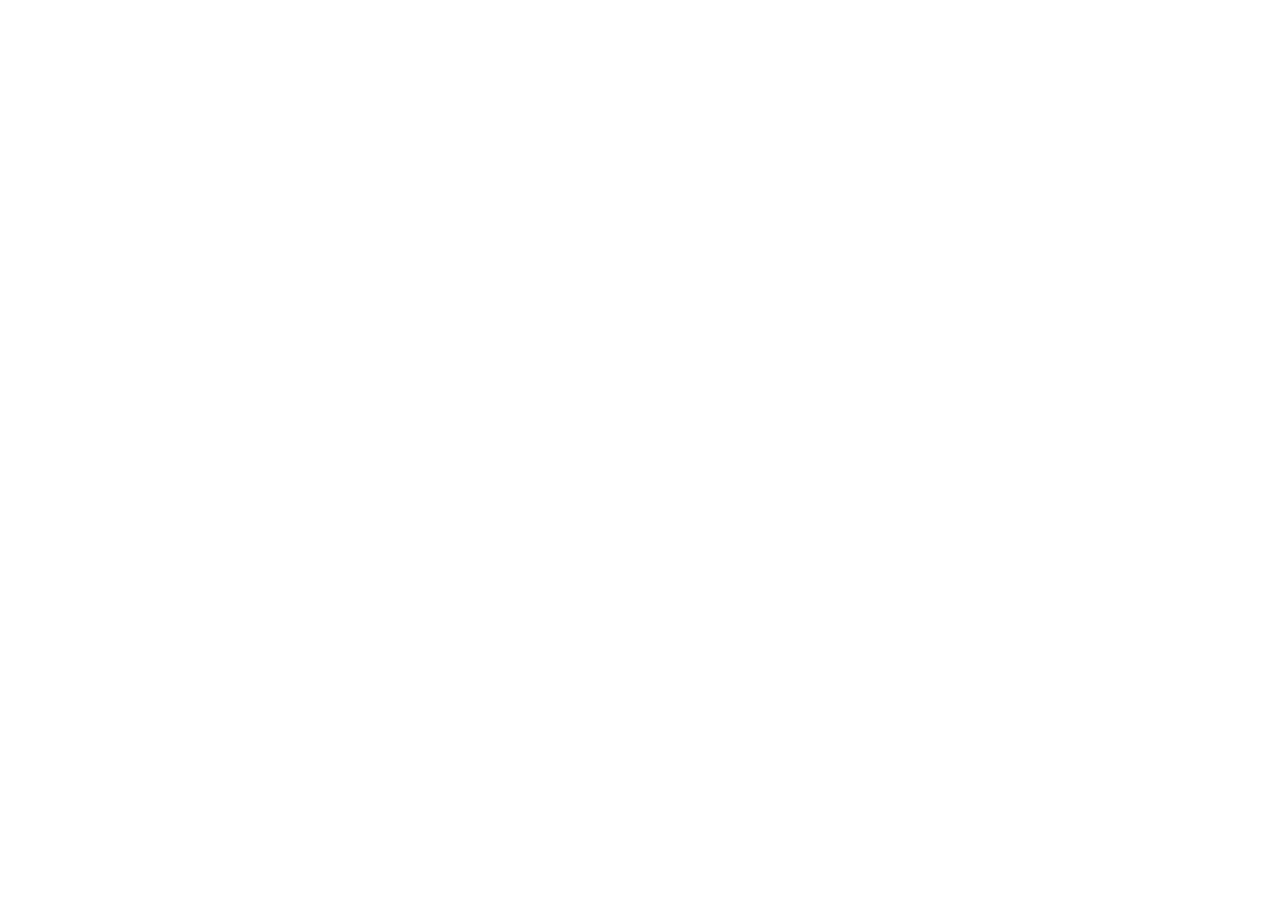
==== career/index.html @ 1ffada09 "Create career psychologist process shell" ====
<!doctype html>
<html lang="ru" data-theme="light" data-text="normal">
<head>
  <meta charset="utf-8">
  <meta name="viewport" content="width=device-width, initial-scale=1, viewport-fit=cover">
  <meta name="theme-color" content="#f4f6fb">
  <meta name="description" content="Виртуальный карьерный психолог — цифровой маршрут от профессиональной растерянности к карте опыта и первому проверяемому шагу.">
  <title>Виртуальный карьерный психолог</title>
  <link rel="stylesheet" href="./styles.css?v=1">
</head>
<body>
  <div id="app"></div>
  <script src="./app.js?v=1"></script>
</body>
</html>
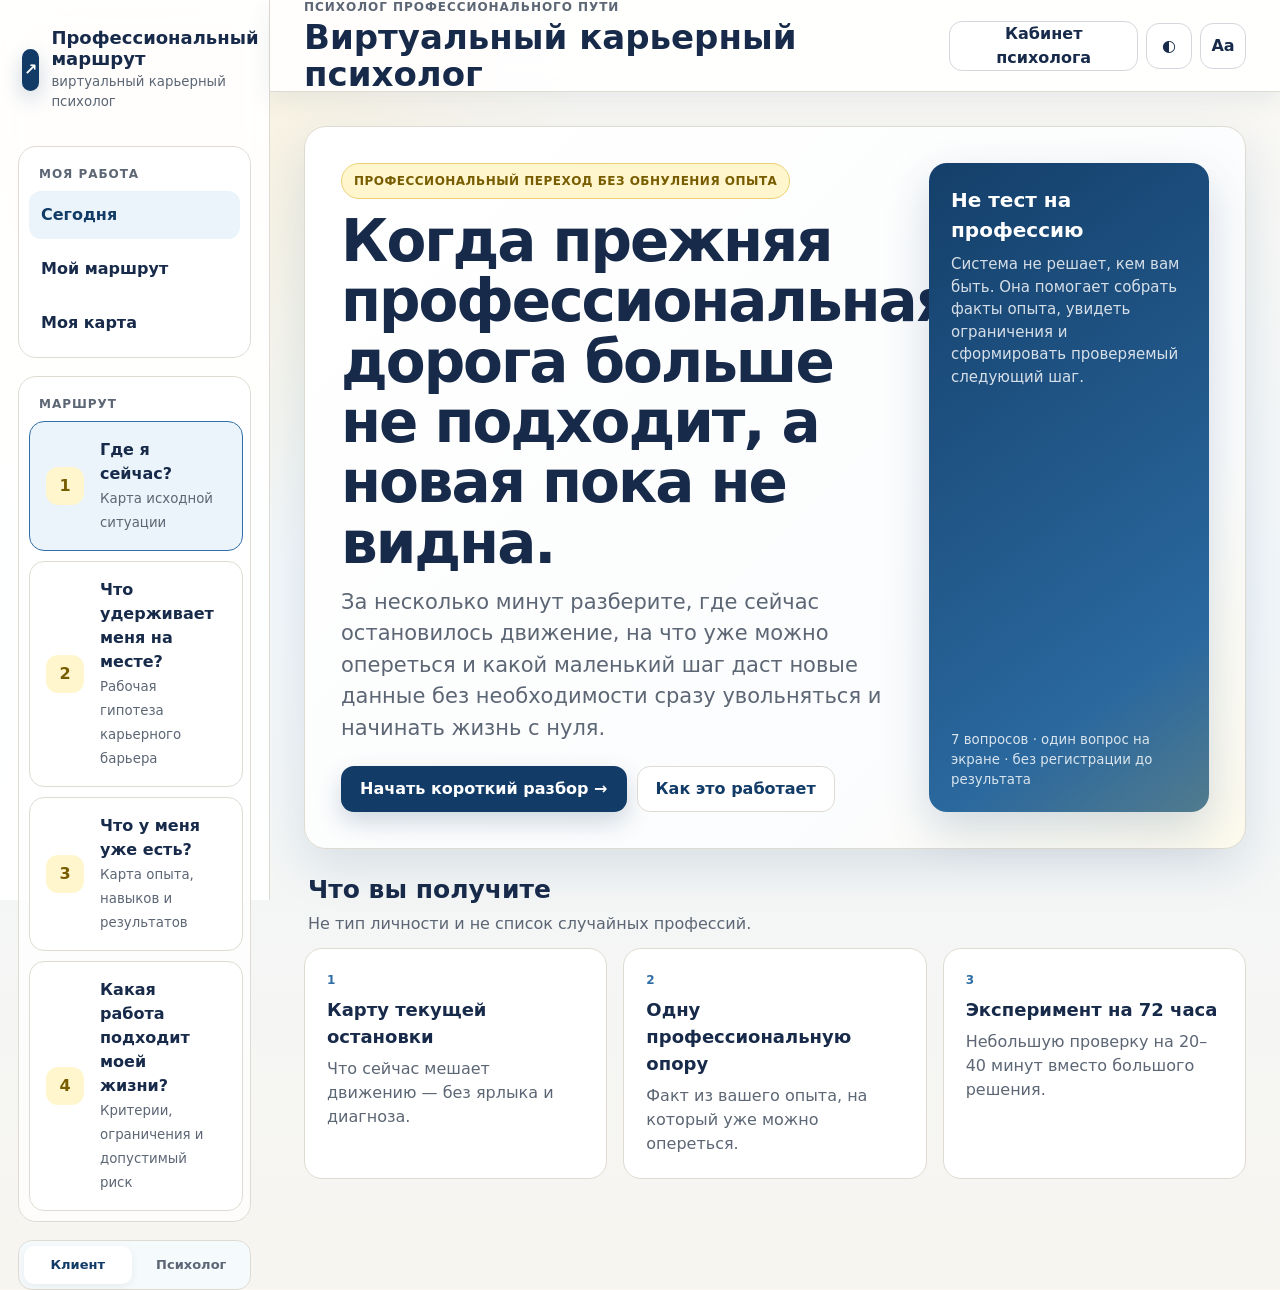
==== commit 429ba5ca: "Apply original Netlify color system to career app" ====
--- a/career/index.html
+++ b/career/index.html
@@ -3,10 +3,11 @@
 <head>
   <meta charset="utf-8">
   <meta name="viewport" content="width=device-width, initial-scale=1, viewport-fit=cover">
-  <meta name="theme-color" content="#f4f6fb">
+  <meta name="theme-color" content="#123B67">
   <meta name="description" content="Виртуальный карьерный психолог — цифровой маршрут от профессиональной растерянности к карте опыта и первому проверяемому шагу.">
-  <title>Виртуальный карьерный психолог</title>
+  <title>Точка опоры — виртуальный карьерный психолог</title>
   <link rel="stylesheet" href="./styles.css?v=1">
+  <link rel="stylesheet" href="./netlify-colors.css?v=1">
 </head>
 <body>
   <div id="app"></div>
--- a/career/styles.css
+++ b/career/styles.css
@@ -0,0 +1 @@
+*{box-sizing:border-box}html,body{margin:0;min-height:100%;font-family:Inter,ui-sans-serif,system-ui,-apple-system,BlinkMacSystemFont,"Segoe UI",sans-serif;background:var(--bg);color:var(--text)}:root{--bg:#f4f6fb;--panel:#fff;--panel2:#f8f9fd;--text:#182334;--muted:#5a687a;--line:#d9e0eb;--line2:#c8d2df;--accent:#5a63d8;--accent2:#7b61e8;--accent-soft:#eef0ff;--success:#2f7660;--success-soft:#eef8f4;--warn:#9c6a25;--warn-soft:#fff7e8;--shadow:0 16px 42px rgba(31,45,78,.09);--radius:22px;--base:16px}html[data-theme="dark"]{--bg:#111827;--panel:#182131;--panel2:#202a3c;--text:#f5f7fb;--muted:#b7c1cf;--line:#324157;--line2:#41516a;--accent:#9298ff;--accent2:#b7a2ff;--accent-soft:#262b52;--success:#83d5b6;--success-soft:#173a31;--warn:#f0bf74;--warn-soft:#3b3020;--shadow:0 18px 48px rgba(0,0,0,.28)}html[data-text="large"]{--base:18px}html[data-text="xlarge"]{--base:20px}body{font-size:var(--base);line-height:1.5}.app{min-height:100vh;display:grid;grid-template-columns:270px minmax(0,1fr)}.sidebar{position:sticky;top:0;height:100vh;padding:24px 18px;border-right:1px solid var(--line);background:var(--panel);display:flex;flex-direction:column;gap:18px}.brand{display:flex;align-items:center;gap:12px;padding:4px 4px 16px}.brand-mark{width:42px;height:42px;border:2px solid var(--accent);border-radius:14px;display:grid;place-items:center;color:var(--accent);font-weight:900}.brand strong{display:block;font-size:18px;line-height:1.15}.brand small{display:block;color:var(--muted);margin-top:3px}.side-block{border:1px solid var(--line);border-radius:18px;padding:10px;background:var(--panel2)}.side-title{font-size:12px;font-weight:800;letter-spacing:.08em;text-transform:uppercase;color:var(--muted);padding:8px 10px}.side-nav{display:grid;gap:6px}.side-nav button{width:100%;min-height:48px;border:0;background:transparent;color:var(--text);border-radius:12px;text-align:left;padding:10px 12px;font:inherit;font-weight:700;cursor:pointer}.side-nav button.active,.side-nav button:hover{background:var(--accent-soft);color:var(--accent)}.sidebar-foot{margin-top:auto;display:grid;gap:10px}.role-switch{display:grid;grid-template-columns:1fr 1fr;gap:6px;padding:5px;border:1px solid var(--line);border-radius:14px;background:var(--panel2)}.role-switch button{border:0;border-radius:10px;padding:9px 8px;background:transparent;color:var(--muted);font:inherit;font-size:13px;font-weight:800;cursor:pointer}.role-switch button.active{background:var(--panel);color:var(--text);box-shadow:0 3px 10px rgba(0,0,0,.06)}.workspace{min-width:0}.topbar{height:92px;border-bottom:1px solid var(--line);background:color-mix(in srgb,var(--panel) 94%,transparent);display:flex;align-items:center;justify-content:space-between;padding:0 34px;position:sticky;top:0;z-index:20;backdrop-filter:blur(12px)}.topbar small{display:block;color:var(--muted);font-weight:800;letter-spacing:.08em;text-transform:uppercase;font-size:12px}.topbar h1{margin:3px 0 0;font-size:clamp(24px,3vw,34px);line-height:1.1}.top-actions{display:flex;align-items:center;gap:8px}.view-btn,.icon-btn,.primary,.secondary,.text-btn{min-height:46px;border-radius:13px;font:inherit;font-weight:800;cursor:pointer}.icon-btn{min-width:46px;border:1px solid var(--line2);background:var(--panel);color:var(--text)}.view-btn{border:1px solid var(--line2);background:var(--panel);padding:0 13px;color:var(--text)}.primary{border:0;color:white;background:linear-gradient(135deg,#4e9fea,#7257e8);padding:0 19px;box-shadow:0 9px 24px rgba(87,95,220,.24)}.secondary{border:1px solid var(--line2);background:var(--panel);color:var(--text);padding:0 18px}.text-btn{border:0;background:transparent;color:var(--accent);padding:0 8px}.main{max-width:1180px;margin:0 auto;padding:34px 34px 110px}.routebar{display:flex;align-items:center;gap:10px;margin-bottom:22px}.routebar .route-actions{display:flex;align-items:center;gap:8px}.routebar .route-progress{margin-left:auto;display:flex;gap:6px;align-items:center}.dot{width:9px;height:9px;border-radius:50%;background:var(--line2)}.dot.done{background:var(--success)}.dot.active{width:28px;border-radius:99px;background:var(--accent)}.panel{background:var(--panel);border:1px solid var(--line);border-radius:var(--radius);box-shadow:var(--shadow)}.hero{padding:36px;display:grid;grid-template-columns:minmax(0,1.55fr) minmax(280px,.75fr);gap:26px;align-items:stretch}.eyebrow{color:var(--accent);font-weight:900;letter-spacing:.09em;text-transform:uppercase;font-size:12px}.hero h2{font-size:clamp(34px,5vw,58px);line-height:1.04;margin:12px 0 14px;letter-spacing:-.035em}.hero p{font-size:clamp(17px,2vw,21px);color:var(--muted);max-width:760px;margin:0 0 22px}.hero-card{border-radius:18px;background:var(--accent-soft);padding:22px;display:flex;flex-direction:column;justify-content:space-between}.hero-card strong{font-size:20px}.hero-card p{font-size:15px;margin:8px 0 16px}.hero-actions{display:flex;gap:10px;flex-wrap:wrap}.section{margin-top:22px}.section-head{display:flex;justify-content:space-between;align-items:end;gap:20px;margin:0 4px 12px}.section-head h3{font-size:25px;margin:0}.section-head p{margin:3px 0 0;color:var(--muted)}.grid2{display:grid;grid-template-columns:repeat(2,minmax(0,1fr));gap:16px}.grid3{display:grid;grid-template-columns:repeat(3,minmax(0,1fr));gap:16px}.card{padding:22px;background:var(--panel);border:1px solid var(--line);border-radius:18px}.card h4{margin:0 0 7px;font-size:18px}.card p{margin:0;color:var(--muted)}.card .meta{font-size:12px;text-transform:uppercase;letter-spacing:.06em;font-weight:900;color:var(--accent);margin-bottom:7px}.attention{border-left:4px solid var(--accent)}.attention.warn{border-left-color:var(--warn)}.attention.success{border-left-color:var(--success)}.attention .card-actions{display:flex;gap:8px;margin-top:15px;flex-wrap:wrap}.question-shell{max-width:820px;margin:0 auto}.question-card{padding:34px}.step-caption{display:flex;justify-content:space-between;gap:10px;color:var(--muted);font-size:13px;font-weight:800}.question-card h2{font-size:clamp(28px,4vw,42px);line-height:1.12;margin:16px 0 8px}.question-card>p{color:var(--muted);font-size:17px;margin:0 0 24px}.options{display:grid;gap:10px}.option{width:100%;min-height:62px;padding:13px 16px;border:1px solid var(--line2);background:var(--panel2);color:var(--text);border-radius:15px;text-align:left;font:inherit;font-weight:700;cursor:pointer;display:flex;gap:12px;align-items:center}.option:hover,.option.selected{border-color:var(--accent);background:var(--accent-soft)}.option-index{width:30px;height:30px;border-radius:9px;border:1px solid var(--line2);display:grid;place-items:center;flex:none;color:var(--muted);font-size:13px}.option.selected .option-index{background:var(--accent);border-color:var(--accent);color:white}.question-footer{display:flex;justify-content:space-between;gap:10px;margin-top:24px}.progressline{height:7px;background:var(--panel2);border-radius:99px;overflow:hidden;margin-bottom:18px}.progressline span{display:block;height:100%;background:linear-gradient(90deg,#58a5e7,#745de5);border-radius:99px}.result-hero{padding:30px}.result-hero h2{font-size:clamp(30px,4vw,46px);margin:8px 0 12px;line-height:1.08}.result-hero p{color:var(--muted);font-size:18px}.result-label{display:inline-flex;padding:7px 10px;border-radius:999px;background:var(--accent-soft);color:var(--accent);font-weight:900;font-size:13px}.result-grid{display:grid;grid-template-columns:1.1fr .9fr;gap:16px;margin-top:16px}.result-block{padding:24px}.result-block h3{margin:0 0 8px;font-size:20px}.result-block p{margin:0;color:var(--muted)}.experiment{background:var(--success-soft);border-color:color-mix(in srgb,var(--success) 30%,var(--line))}.experiment strong{display:block;margin-top:12px;font-size:20px}.route-list{display:grid;gap:10px}.route-step{border:1px solid var(--line);border-radius:15px;background:var(--panel);padding:16px;display:grid;grid-template-columns:42px 1fr auto;gap:12px;align-items:center}.route-step .num{width:38px;height:38px;border-radius:12px;background:var(--panel2);display:grid;place-items:center;font-weight:900;color:var(--muted)}.route-step.active{border-color:var(--accent);background:var(--accent-soft)}.route-step.done .num{background:var(--success-soft);color:var(--success)}.route-step strong{display:block}.route-step small{color:var(--muted)}.form-card{padding:28px}.form-card h2{margin:0 0 8px;font-size:30px}.form-card>p{color:var(--muted);margin:0 0 22px}.field{display:grid;gap:7px;margin-top:16px}.field span{font-weight:800}.field small{color:var(--muted)}input,textarea,select{width:100%;border:1px solid var(--line2);border-radius:13px;background:var(--panel2);color:var(--text);font:inherit;padding:13px 14px;outline:none}textarea{min-height:130px;resize:vertical}input:focus,textarea:focus,select:focus{border-color:var(--accent);box-shadow:0 0 0 3px color-mix(in srgb,var(--accent) 13%,transparent)}.summary-strip{display:grid;grid-template-columns:repeat(4,1fr);gap:12px;margin-bottom:16px}.metric{padding:18px;background:var(--panel);border:1px solid var(--line);border-radius:16px}.metric small{color:var(--muted);font-weight:700}.metric strong{display:block;font-size:28px;margin-top:5px}.client-brief{padding:28px}.brief-top{display:flex;justify-content:space-between;gap:18px}.brief-top h2{margin:0;font-size:32px}.brief-top p{margin:5px 0 0;color:var(--muted)}.brief-grid{display:grid;grid-template-columns:1fr 1fr;gap:14px;margin-top:20px}.brief-box{padding:18px;border-radius:15px;background:var(--panel2);border:1px solid var(--line)}.brief-box strong{display:block;margin-bottom:6px}.brief-box p{margin:0;color:var(--muted)}.empty{text-align:center;padding:42px 24px}.empty h2{margin:0 0 8px}.empty p{color:var(--muted);max-width:560px;margin:0 auto 18px}.mobile-bottom{display:none}.toast{position:fixed;right:22px;bottom:22px;background:var(--text);color:var(--panel);padding:12px 15px;border-radius:12px;font-weight:800;z-index:100;box-shadow:var(--shadow)}.hidden{display:none!important}@media(max-width:980px){.app{grid-template-columns:220px minmax(0,1fr)}.sidebar{padding:18px 12px}.topbar{padding:0 22px}.main{padding:26px 22px 110px}.hero{grid-template-columns:1fr}.grid3{grid-template-columns:1fr 1fr}.summary-strip{grid-template-columns:1fr 1fr}}@media(max-width:760px){body{padding-bottom:78px}.app{display:block}.sidebar{display:none}.topbar{height:76px;padding:0 14px}.topbar h1{font-size:22px}.topbar small{font-size:10px}.top-actions .view-btn{display:none}.main{padding:18px 14px 96px}.routebar{display:none}.hero{padding:22px;border-radius:18px}.hero h2{font-size:34px}.hero p{font-size:17px}.hero-card{padding:17px}.grid2,.grid3,.result-grid,.brief-grid{grid-template-columns:1fr}.question-card{padding:22px 18px}.question-card h2{font-size:30px}.option{min-height:58px}.question-footer{position:sticky;bottom:86px;background:var(--bg);padding:10px 0 2px}.summary-strip{grid-template-columns:1fr 1fr}.mobile-bottom{display:grid;grid-template-columns:repeat(4,1fr);position:fixed;left:0;right:0;bottom:0;z-index:50;background:var(--panel);border-top:1px solid var(--line);padding:7px max(8px,env(safe-area-inset-right)) calc(7px + env(safe-area-inset-bottom)) max(8px,env(safe-area-inset-left));box-shadow:0 -10px 30px rgba(20,30,50,.08)}.mobile-bottom button{border:0;background:transparent;color:var(--muted);min-height:54px;border-radius:11px;font:inherit;font-size:11px;font-weight:800;display:grid;place-items:center;gap:1px}.mobile-bottom button span{font-size:19px;line-height:1}.mobile-bottom button.active{background:var(--accent-soft);color:var(--accent)}.toast{left:14px;right:14px;bottom:88px;text-align:center}}@media(max-width:420px){.summary-strip{grid-template-columns:1fr}.hero h2{font-size:31px}.top-actions{gap:4px}.icon-btn{min-width:42px}.question-card h2{font-size:27px}}
--- a/career/netlify-colors.css
+++ b/career/netlify-colors.css
@@ -0,0 +1 @@
+:root{--bg:#FBF8F2;--panel:#FFFFFF;--panel2:#F5FAFD;--text:#172A4A;--muted:#5C6674;--line:#DFDBD2;--line2:#D3D7DC;--accent:#123B67;--accent2:#2F6EA6;--accent-soft:#EAF4FA;--success:#16855E;--success-soft:#EAF8F2;--warn:#C99600;--warn-soft:#FFF6CE;--shadow:0 18px 50px rgba(18,59,103,.12)}html[data-theme="dark"]{--bg:#0D2034;--panel:#12304D;--panel2:#173B5D;--text:#F7FAFC;--muted:#C3CED8;--line:#294B67;--line2:#385C78;--accent:#F2C94C;--accent2:#79B5E2;--accent-soft:#183D60;--success:#5CC99E;--success-soft:#183F35;--warn:#F2C94C;--warn-soft:#42391D;--shadow:0 18px 50px rgba(0,0,0,.3)}body{background:radial-gradient(circle at 10% 10%,rgba(242,201,76,.14),transparent 28%),linear-gradient(180deg,#FAF8F3 0%,#F2F7FA 46%,#F7F5F0 100%)}html[data-theme="dark"] body{background:radial-gradient(circle at 10% 10%,rgba(242,201,76,.08),transparent 28%),linear-gradient(180deg,#0D2034 0%,#102942 48%,#0B1D2E 100%)}.sidebar{background:rgba(255,255,255,.92);backdrop-filter:blur(14px)}html[data-theme="dark"] .sidebar{background:rgba(18,48,77,.96)}.brand-mark{background:#123B67;color:#fff;border-color:#123B67;box-shadow:0 8px 20px rgba(18,59,103,.22)}html[data-theme="dark"] .brand-mark{background:#F2C94C;color:#123B67;border-color:#F2C94C}.side-block{background:rgba(255,255,255,.72)}html[data-theme="dark"] .side-block{background:rgba(255,255,255,.035)}.side-nav button.active,.side-nav button:hover{background:#EAF4FA;color:#123B67}html[data-theme="dark"] .side-nav button.active,html[data-theme="dark"] .side-nav button:hover{background:#173F62;color:#F2C94C}.role-switch button.active{color:#123B67}html[data-theme="dark"] .role-switch button.active{color:#F2C94C}.topbar{background:rgba(255,255,255,.88);box-shadow:0 8px 24px rgba(18,59,103,.08)}html[data-theme="dark"] .topbar{background:rgba(18,48,77,.9)}.primary{background:#123B67;box-shadow:0 10px 24px rgba(18,59,103,.2)}.primary:hover{background:#0D2D50}.secondary{background:#fff;border-color:#DFDBD2;color:#123B67}.secondary:hover{border-color:#2F6EA6;background:#F5FAFD}.text-btn{color:#2F6EA6}.panel{border-color:#DFDBD2}.hero{background:linear-gradient(135deg,#FFFFFF 0%,#FBFCFD 74%,#FFF8DB 130%)}html[data-theme="dark"] .hero{background:linear-gradient(135deg,#12304D 0%,#163957 74%,#3A3520 145%)}.eyebrow{display:inline-flex;width:max-content;align-items:center;padding:8px 12px;border-radius:999px;background:#FFF6CE;border:1px solid #ECD170;color:#785D00;font-weight:900;letter-spacing:.04em}.hero-card{background:linear-gradient(145deg,#143F6A 0%,#2A689E 78%,#F2C94C 190%);color:#fff;box-shadow:0 18px 46px rgba(18,59,103,.18)}.hero-card p,.hero-card small{color:rgba(255,255,255,.82)!important}.card .meta{color:#2F6EA6}.attention{border-left-color:#2F6EA6}.attention.warn{border-left-color:#C99600}.attention.success{border-left-color:#16855E}.option:hover,.option.selected{border-color:#16855E;background:#EAF8F2}.option.selected .option-index{background:#16855E;border-color:#16855E}.progressline{background:#EAF4FA}.progressline span{background:linear-gradient(90deg,#2F6EA6,#F2C94C)}.result-label{background:#FFF6CE;color:#785D00;border:1px solid #ECD170}.experiment{background:#EAF8F2;border-color:#B9DECf}.route-step.active{border-color:#2F6EA6;background:#EAF4FA}.route-step.done .num{background:#EAF8F2;color:#16855E}.route-step .num{background:#FFF6CE;color:#785D00}.brief-box{background:#F5FAFD}.metric{background:#FFFFFF}.mobile-bottom{background:#FFFFFF}.mobile-bottom button.active{background:#EAF4FA;color:#123B67}.toast{background:#123B67;color:#fff}.sidebar-foot>small{display:none!important}html[data-theme="dark"] .secondary{background:#173B5D;color:#F7FAFC;border-color:#385C78}html[data-theme="dark"] .option:hover,html[data-theme="dark"] .option.selected{background:#183F35;border-color:#5CC99E}html[data-theme="dark"] .route-step.active{background:#173F62;border-color:#79B5E2}html[data-theme="dark"] .brief-box{background:#173B5D}html[data-theme="dark"] .metric{background:#12304D}html[data-theme="dark"] .mobile-bottom{background:#12304D}
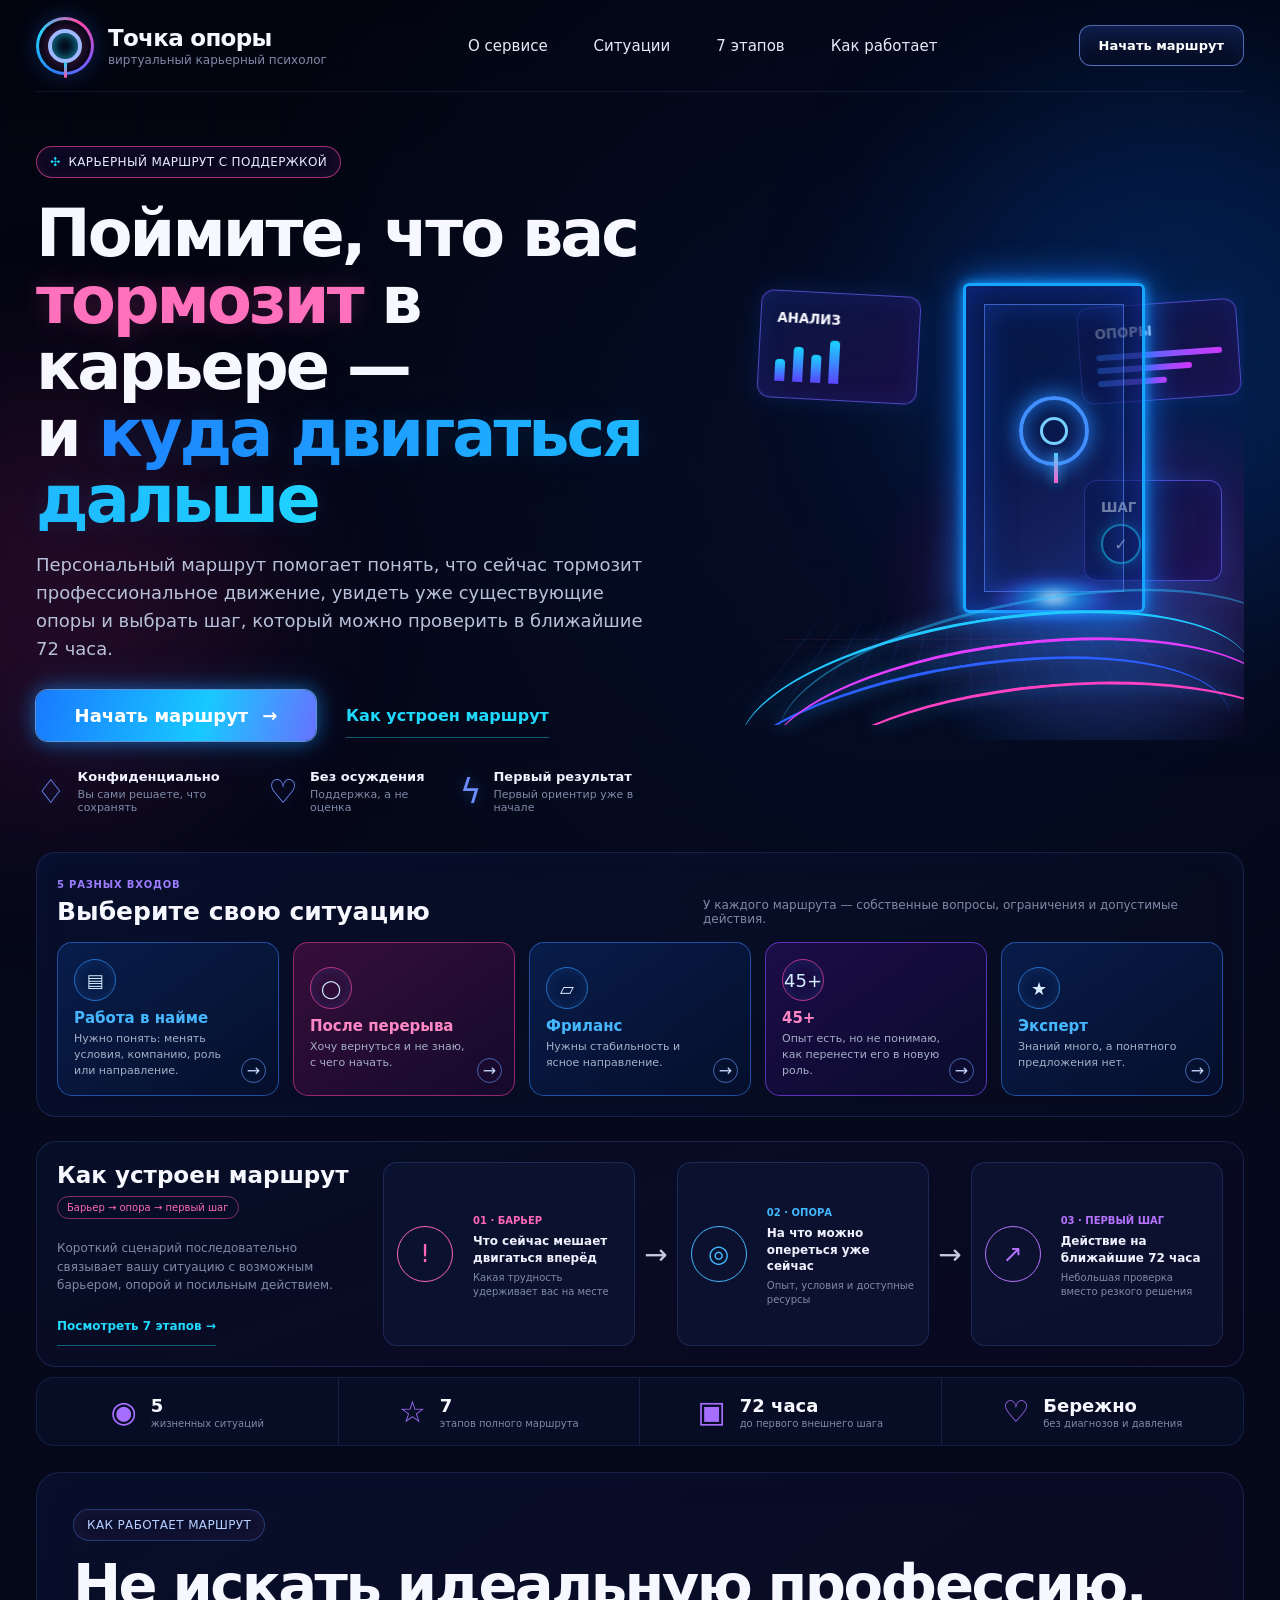
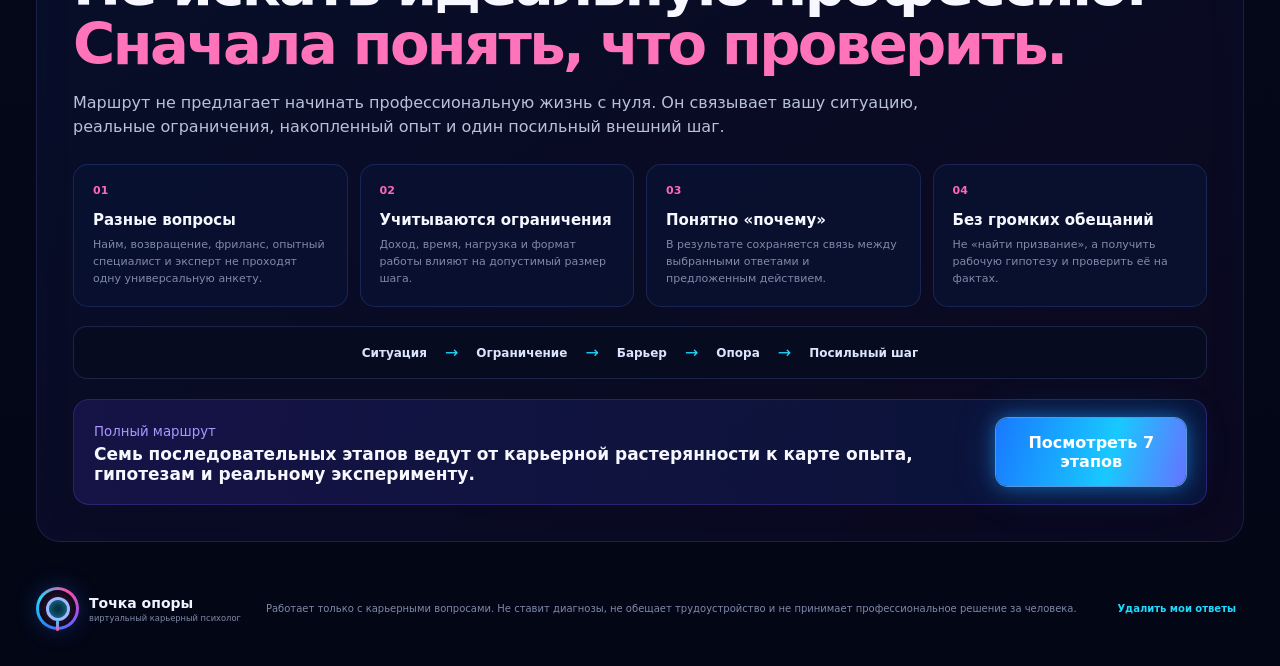
==== commit 46cdccc2: "Restore neon career base and remove technical pilot copy" ====
--- a/career/index.html
+++ b/career/index.html
@@ -1,16 +1,291 @@
 <!doctype html>
-<html lang="ru" data-theme="light" data-text="normal">
+<html lang="ru">
 <head>
-  <meta charset="utf-8">
-  <meta name="viewport" content="width=device-width, initial-scale=1, viewport-fit=cover">
-  <meta name="theme-color" content="#123B67">
-  <meta name="description" content="Виртуальный карьерный психолог — цифровой маршрут от профессиональной растерянности к карте опыта и первому проверяемому шагу.">
+  <meta charset="utf-8" />
+  <meta name="viewport" content="width=device-width, initial-scale=1, viewport-fit=cover" />
+  <meta name="theme-color" content="#030615" />
+  <meta name="description" content="Точка опоры — виртуальный карьерный психолог: персональный маршрут от карьерного тупика к проверяемому следующему шагу." />
   <title>Точка опоры — виртуальный карьерный психолог</title>
-  <link rel="stylesheet" href="./styles.css?v=1">
-  <link rel="stylesheet" href="./netlify-colors.css?v=1">
+  <link rel="icon" href="data:image/svg+xml,%3Csvg%20xmlns%3D%22http%3A//www.w3.org/2000/svg%22%20viewBox%3D%220%200%20512%20512%22%3E%0A%20%20%3Cdefs%3E%0A%20%20%20%20%3ClinearGradient%20id%3D%22g%22%20x1%3D%2270%22%20y1%3D%2255%22%20x2%3D%22440%22%20y2%3D%22450%22%20gradientUnits%3D%22userSpaceOnUse%22%3E%3Cstop%20stop-color%3D%22%2320d9ff%22/%3E%3Cstop%20offset%3D%22.48%22%20stop-color%3D%22%234674ff%22/%3E%3Cstop%20offset%3D%221%22%20stop-color%3D%22%23ff4da8%22/%3E%3C/linearGradient%3E%0A%20%20%20%20%3CradialGradient%20id%3D%22b%22%3E%3Cstop%20stop-color%3D%22%23111a50%22/%3E%3Cstop%20offset%3D%221%22%20stop-color%3D%22%23030615%22/%3E%3C/radialGradient%3E%0A%20%20%3C/defs%3E%0A%20%20%3Crect%20width%3D%22512%22%20height%3D%22512%22%20rx%3D%22120%22%20fill%3D%22url%28%23b%29%22/%3E%0A%20%20%3Ccircle%20cx%3D%22256%22%20cy%3D%22234%22%20r%3D%22142%22%20fill%3D%22none%22%20stroke%3D%22url%28%23g%29%22%20stroke-width%3D%2230%22%20stroke-linecap%3D%22round%22%20stroke-dasharray%3D%22760%20150%22/%3E%0A%20%20%3Ccircle%20cx%3D%22256%22%20cy%3D%22234%22%20r%3D%2272%22%20fill%3D%22none%22%20stroke%3D%22%23b9d8ff%22%20stroke-width%3D%2224%22/%3E%0A%20%20%3Cpath%20d%3D%22M256%20306v108%22%20stroke%3D%22url%28%23g%29%22%20stroke-width%3D%2228%22%20stroke-linecap%3D%22round%22/%3E%0A%3C/svg%3E%0A" type="image/svg+xml" />
+<style>
+:root{
+  --bg:#030615;--bg-2:#070b22;--panel:#080d25;--panel-2:#0b1231;--panel-3:#101741;
+  --ink:#f7f8ff;--text:#b8c1da;--muted:#7f8aa8;--line:rgba(116,139,255,.22);
+  --blue:#2187ff;--cyan:#20d9ff;--pink:#ff4da8;--violet:#8259ff;--green:#47d7ae;--yellow:#ffe461;
+  --glow-blue:0 0 18px rgba(26,150,255,.55),0 0 42px rgba(26,150,255,.25);
+  --glow-pink:0 0 18px rgba(255,77,168,.45),0 0 42px rgba(255,77,168,.2);
+  --font:Inter,ui-sans-serif,system-ui,-apple-system,BlinkMacSystemFont,"Segoe UI",sans-serif
+}
+*{box-sizing:border-box}html{scroll-behavior:smooth}body{margin:0;font-family:var(--font);color:var(--ink);background:radial-gradient(circle at 72% 18%,rgba(20,70,190,.12),transparent 34%),linear-gradient(180deg,#02040f 0%,#05091b 52%,#030615 100%);overflow-x:hidden}button,input{font:inherit}button{cursor:pointer}.shell{width:min(1480px,calc(100% - 72px));margin-inline:auto}.page-grid{position:fixed;inset:0;z-index:-4;opacity:.18;background-image:linear-gradient(rgba(63,91,200,.1) 1px,transparent 1px),linear-gradient(90deg,rgba(63,91,200,.1) 1px,transparent 1px);background-size:70px 70px;mask-image:linear-gradient(to bottom,transparent,#000 24%,transparent 86%)}.ambient{position:fixed;z-index:-3;border-radius:50%;filter:blur(90px);pointer-events:none}.ambient-blue{width:520px;height:520px;right:-170px;top:80px;background:rgba(0,104,255,.2)}.ambient-pink{width:420px;height:420px;left:-160px;bottom:10%;background:rgba(255,36,157,.12)}
+.topbar{height:92px;display:grid;grid-template-columns:auto 1fr auto;align-items:center;gap:48px;border-bottom:1px solid rgba(115,135,210,.12)}.brand{display:flex;align-items:center;gap:14px;color:inherit;text-decoration:none}.brand-copy{display:grid}.brand strong{font-size:23px;letter-spacing:-.03em}.brand small{font-size:12px;color:var(--muted);margin-top:2px}.brand-mark{position:relative;width:58px;height:58px;border-radius:50%;display:grid;place-items:center;border:3px solid transparent;background:linear-gradient(var(--bg),var(--bg)) padding-box,conic-gradient(from 30deg,var(--pink),var(--violet),var(--blue),var(--cyan),var(--pink)) border-box;box-shadow:0 0 22px rgba(43,127,255,.28)}.brand-mark:before{content:"";width:26px;height:26px;border-radius:50%;border:4px solid #9fb9ff;box-shadow:inset 0 0 12px rgba(32,217,255,.7),0 0 15px rgba(255,77,168,.35)}.brand-mark i{position:absolute;width:3px;height:16px;bottom:-6px;background:linear-gradient(var(--cyan),var(--pink));border-radius:9px}.brand-mark-small{width:43px;height:43px}.brand-mark-small:before{width:18px;height:18px;border-width:3px}.brand-mark-small i{height:11px;bottom:-4px}.main-nav{display:flex;align-items:center;justify-content:center;gap:46px}.main-nav a,.main-nav button{border:0;background:none;color:#e7e9f6;text-decoration:none;font-size:15px;padding:12px 0;transition:.2s}.main-nav a:hover,.main-nav button:hover{color:var(--cyan)}.top-actions{display:flex;align-items:center;gap:12px}
+.button{border:0;border-radius:12px;padding:15px 24px;display:inline-flex;align-items:center;justify-content:center;gap:14px;color:#fff;font-weight:850;text-decoration:none;transition:.2s ease}.button-primary{background:linear-gradient(105deg,#1979ff 0%,#18c9ff 60%,#6672ff 100%);box-shadow:0 0 0 1px rgba(126,190,255,.7),var(--glow-blue)}.button-primary:hover{transform:translateY(-2px);filter:brightness(1.08)}.button-primary:disabled{opacity:.35;filter:none;transform:none;cursor:not-allowed;box-shadow:none}.button-outline{background:linear-gradient(180deg,rgba(16,31,75,.84),rgba(5,10,28,.86));border:1px solid rgba(121,158,255,.65);box-shadow:inset 0 0 18px rgba(43,105,255,.08)}.button-small{padding:12px 19px;font-size:13px}.link-button,.text-button,.delete-data,.back-button,.pause-button{border:0;background:transparent;color:var(--cyan);font-weight:800}.link-button{padding:12px 0;border-bottom:1px solid rgba(32,217,255,.4)}
+.hero{min-height:580px;display:grid;grid-template-columns:1.05fr .95fr;align-items:center;gap:48px;padding:54px 0 24px}.hero-copy{position:relative;z-index:2}.eyebrow{display:inline-flex;align-items:center;gap:8px;padding:8px 13px;border:1px solid rgba(255,77,168,.62);border-radius:999px;background:rgba(16,10,45,.62);color:#e8eaff;font-size:12px;text-transform:uppercase;letter-spacing:.03em;box-shadow:inset 0 0 18px rgba(255,77,168,.08)}.eyebrow-spark{color:var(--cyan)}.eyebrow-dark{border-color:rgba(84,132,255,.35);color:#b8cfff;background:rgba(13,18,49,.75)}.hero h1{max-width:790px;font-size:clamp(48px,5.1vw,76px);line-height:1.02;letter-spacing:-.045em;margin:22px 0 18px}.hero h1 em{font-style:normal;color:#ff71bc;text-shadow:0 0 24px rgba(255,77,168,.22)}.hero h1 strong{font-weight:850;background:linear-gradient(90deg,#1f83ff,#20d7ff);-webkit-background-clip:text;background-clip:text;color:transparent;text-shadow:0 0 28px rgba(32,161,255,.13)}.hero-lead{max-width:700px;color:var(--text);font-size:18px;line-height:1.55;margin:0}.hero-actions{display:flex;align-items:center;gap:30px;margin-top:28px}.hero-actions .button{min-width:280px;font-size:18px}.trust-row{display:flex;align-items:center;gap:34px;margin-top:28px}.trust-row>div{display:flex;align-items:center;gap:12px}.trust-icon{font-size:33px;line-height:1;color:#6d8eff;text-shadow:0 0 14px rgba(64,126,255,.45)}.trust-row p{display:grid;margin:0}.trust-row b{font-size:13px;color:#f1f3ff}.trust-row small{font-size:11px;color:var(--muted);margin-top:4px}
+.portal-art{position:relative;min-height:520px;overflow:hidden;isolation:isolate}.portal-art:before{content:"";position:absolute;inset:8% -8% -4% 0;background:radial-gradient(ellipse at 68% 72%,rgba(0,142,255,.35),transparent 34%),radial-gradient(ellipse at 72% 64%,rgba(255,0,176,.23),transparent 42%);filter:blur(3px);z-index:-2}.portal-art:after{content:"";position:absolute;inset:20% 0 0;background:repeating-linear-gradient(90deg,transparent 0 32px,rgba(27,99,255,.1) 33px 35px),repeating-linear-gradient(0deg,transparent 0 26px,rgba(255,47,182,.08) 27px 28px);mask-image:linear-gradient(transparent,#000 35%,transparent 94%);transform:perspective(500px) rotateX(58deg);transform-origin:bottom}.portal-door{position:absolute;right:18%;top:12%;width:182px;height:330px;border:3px solid #16a5ff;border-radius:6px;background:linear-gradient(180deg,rgba(9,21,70,.72),rgba(7,32,91,.46));box-shadow:0 0 12px #129dff,0 0 36px rgba(19,121,255,.9),inset 0 0 36px rgba(26,82,255,.38)}.portal-door:before{content:"";position:absolute;inset:18px;border:1px solid rgba(91,136,255,.65);box-shadow:inset 0 0 34px rgba(35,109,255,.28)}.portal-door:after{content:"";position:absolute;left:50%;bottom:-12px;width:130px;height:48px;transform:translateX(-50%);background:radial-gradient(ellipse,rgba(255,255,255,.98),rgba(25,164,255,.7) 25%,rgba(76,74,255,.3) 55%,transparent 72%);filter:blur(5px)}.portal-logo{position:absolute;left:50%;top:45%;transform:translate(-50%,-50%);width:70px;height:70px;border-radius:50%;border:4px solid #418fff;box-shadow:0 0 25px #2588ff,inset 0 0 20px rgba(37,136,255,.7)}.portal-logo:before{content:"";position:absolute;inset:17px;border:3px solid #77cfff;border-radius:50%}.portal-logo i{position:absolute;left:50%;bottom:-21px;width:4px;height:30px;background:linear-gradient(#4ccfff,#ff61ca);box-shadow:0 0 12px #45b7ff}.light-path{position:absolute;right:0;left:1%;bottom:3%;height:145px;overflow:hidden;filter:drop-shadow(0 0 9px rgba(27,151,255,.8))}.light-path:before,.light-path:after,.light-path i{content:"";position:absolute;width:95%;height:180px;left:7%;top:38px;border-radius:50%;border-top:3px solid #20c9ff;transform:rotate(-9deg)}.light-path:after{border-color:#e33eff;top:62px;left:12%;transform:rotate(-7deg)}.light-path i:nth-child(1){border-color:#2c5fff;top:84px;left:3%}.light-path i:nth-child(2){border-color:#ff42c4;top:104px;left:18%;transform:rotate(-5deg)}.light-path i:nth-child(3){border-color:rgba(45,193,255,.45);top:20px;left:14%;transform:rotate(-11deg)}.portal-card{position:absolute;width:160px;padding:16px;border:1px solid rgba(107,97,255,.68);border-radius:13px;background:linear-gradient(145deg,rgba(11,24,73,.88),rgba(31,12,73,.76));box-shadow:inset 0 0 24px rgba(44,66,200,.19),0 0 22px rgba(37,93,255,.18);backdrop-filter:blur(9px)}.portal-card small{font-weight:800}.portal-card-a{left:12%;top:14%;transform:rotate(3deg)}.portal-card-b{right:1%;top:16%;transform:rotate(-4deg)}.portal-card-c{right:4%;top:50%;width:138px}.mini-chart{height:46px;display:flex;align-items:flex-end;gap:8px;margin-top:9px}.mini-chart i{width:10px;background:linear-gradient(#19d3ff,#5b44ff);border-radius:4px 4px 0 0}.mini-chart i:nth-child(1){height:22px}.mini-chart i:nth-child(2){height:35px}.mini-chart i:nth-child(3){height:28px}.mini-chart i:nth-child(4){height:43px}.mini-lines{display:grid;gap:7px;margin-top:12px}.mini-lines i{height:6px;border-radius:9px;background:linear-gradient(90deg,#2f7dff,#cf38ff)}.mini-lines i:nth-child(2){width:75%}.mini-lines i:nth-child(3){width:55%}.mini-check{display:grid;place-items:center;width:40px;height:40px;border-radius:50%;margin-top:8px;border:2px solid var(--cyan);color:#fff;box-shadow:0 0 15px rgba(32,217,255,.55)}
+.scenario-section{padding:14px 0 10px}.resume-banner{margin-bottom:12px;padding:13px 18px;border:1px solid rgba(31,144,255,.45);border-radius:14px;background:linear-gradient(90deg,rgba(16,46,100,.88),rgba(23,12,62,.84));display:flex;align-items:center;justify-content:space-between;gap:18px;box-shadow:inset 0 0 20px rgba(25,116,255,.09)}.resume-banner[hidden]{display:none}.resume-banner div:first-child{display:grid}.resume-banner small{color:#79a9e7}.resume-banner strong{font-size:13px;margin-top:3px}.resume-banner div:last-child{display:flex;gap:10px;align-items:center}.scenario-panel{border:1px solid rgba(73,94,179,.27);border-radius:20px;padding:20px;background:linear-gradient(145deg,rgba(8,16,45,.92),rgba(7,11,30,.86));box-shadow:inset 0 0 30px rgba(19,46,124,.08)}.scenario-panel-head{display:flex;align-items:end;justify-content:space-between;gap:24px;margin-bottom:16px}.scenario-panel-head h2{font-size:25px;margin:5px 0 0}.panel-kicker{color:#9d7cff;font-size:10px;font-weight:900;text-transform:uppercase;letter-spacing:.08em}.scenario-panel-head p{color:var(--muted);font-size:12px;max-width:520px;margin:0}.scenario-grid{display:grid;grid-template-columns:repeat(5,1fr);gap:14px}.scenario-card{position:relative;min-width:0;min-height:116px;padding:16px 42px 16px 16px;border:1px solid rgba(52,132,255,.52);border-radius:15px;background:linear-gradient(145deg,rgba(9,30,78,.92),rgba(6,16,45,.93));color:var(--ink);text-align:left;transition:.2s;overflow:hidden}.scenario-card:nth-child(even){border-color:rgba(255,69,172,.5);background:linear-gradient(145deg,rgba(68,15,64,.78),rgba(21,10,45,.96))}.scenario-card:nth-child(4){border-color:rgba(133,77,255,.62);background:linear-gradient(145deg,rgba(31,13,76,.9),rgba(10,12,45,.96))}.scenario-card:hover{transform:translateY(-2px);box-shadow:0 0 23px rgba(34,112,255,.16)}.scenario-icon{width:42px;height:42px;border:1px solid rgba(47,156,255,.65);border-radius:50%;display:grid;place-items:center;color:#d4ecff;box-shadow:inset 0 0 15px rgba(46,135,255,.16);font-size:18px}.scenario-card:nth-child(even) .scenario-icon{border-color:rgba(255,74,174,.66)}.scenario-card strong{display:block;color:#46b7ff;font-size:15px;margin:8px 0 4px}.scenario-card:nth-child(even) strong{color:#ff87c5}.scenario-card small{display:block;color:#a5afc7;font-size:11px;line-height:1.45}.scenario-arrow{position:absolute;right:12px;bottom:12px;width:25px;height:25px;border-radius:50%;border:1px solid rgba(105,158,255,.6);display:grid;place-items:center;color:#c8d9ff}
+.route-summary{margin-top:14px;padding:20px;border:1px solid rgba(64,92,180,.27);border-radius:20px;background:linear-gradient(160deg,rgba(7,15,40,.95),rgba(9,8,31,.96));display:grid;grid-template-columns:300px 1fr;gap:26px}.route-summary-intro h2{font-size:23px;margin:0}.route-summary-intro>span{display:inline-block;color:#ff69b5;border:1px solid rgba(255,77,168,.5);border-radius:999px;padding:5px 9px;font-size:10px;margin:8px 0}.route-summary-intro p{color:var(--muted);font-size:12px;line-height:1.55}.cyan-link{font-size:12px}.route-flow{display:flex;align-items:stretch;gap:9px}.flow-card{flex:1;display:grid;grid-template-columns:64px 1fr;gap:12px;align-items:center;padding:13px;border:1px solid rgba(80,100,193,.27);background:rgba(13,20,51,.75);border-radius:14px}.flow-icon{width:56px;height:56px;border-radius:50%;display:grid;place-items:center;font-size:24px;border:1px solid currentColor}.flow-pink{color:#ff65ba}.flow-blue{color:#42b8ff}.flow-violet{color:#b673ff}.flow-card small{font-size:10px;font-weight:900}.flow-card strong{display:block;color:#f0f1ff;font-size:12px;line-height:1.35;margin:5px 0}.flow-card p{color:var(--muted);font-size:10px;margin:0;line-height:1.4}.flow-arrow{align-self:center;font-size:28px;color:#c5cae0}
+.pilot-strip{margin-top:10px;border:1px solid rgba(62,86,169,.24);border-radius:18px;background:rgba(8,14,39,.86);display:grid;grid-template-columns:repeat(4,1fr);overflow:hidden}.pilot-strip article{padding:16px 26px;display:flex;align-items:center;justify-content:center;gap:14px;border-right:1px solid rgba(87,108,176,.22)}.pilot-strip article:last-child{border-right:0}.pilot-strip article>span{color:#a66eff;font-size:30px}.pilot-strip div{display:grid}.pilot-strip b{font-size:18px}.pilot-strip small{font-size:10px;color:var(--muted);margin-top:2px}.case-section{padding:26px 0 20px}.case-shell{border:1px solid rgba(72,96,181,.25);border-radius:24px;background:linear-gradient(145deg,rgba(8,15,43,.97),rgba(11,8,31,.98));padding:36px;box-shadow:inset 0 0 42px rgba(28,47,126,.07)}.case-intro h2{font-size:clamp(36px,4.5vw,60px);line-height:1.02;letter-spacing:-.045em;margin:16px 0}.case-intro h2 em{font-style:normal;color:#ff73ba}.case-intro p{color:var(--text);max-width:880px;line-height:1.55}.case-grid{display:grid;grid-template-columns:repeat(4,1fr);gap:12px;margin-top:24px}.case-grid article{padding:19px;border:1px solid rgba(70,100,197,.26);border-radius:15px;background:rgba(10,18,50,.78)}.case-grid article>b{display:block;color:#ff67b5;font-size:11px;margin-bottom:14px}.case-grid strong{display:block;font-size:15px;margin-bottom:7px}.case-grid p{font-size:11px;color:var(--muted);line-height:1.55;margin:0}.architecture-line{display:flex;align-items:center;justify-content:center;gap:18px;margin-top:19px;padding:16px;border:1px solid rgba(94,113,194,.24);border-radius:14px;background:#060b20;color:#dce4ff}.architecture-line span{font-size:12px;font-weight:800}.architecture-line i{font-style:normal;color:var(--cyan)}.case-cta{margin-top:20px;padding:18px 20px;border:1px solid rgba(107,72,226,.3);border-radius:16px;background:linear-gradient(90deg,rgba(31,24,92,.6),rgba(9,30,75,.55));display:flex;align-items:center;justify-content:space-between;gap:18px}.case-cta small{color:#a998ff}.case-cta h3{font-size:17px;margin:4px 0 0}
+.footer{padding:25px 0 36px;display:grid;grid-template-columns:auto 1fr auto;align-items:center;gap:25px;color:var(--muted);font-size:10px}.footer-brand{display:flex;align-items:center;gap:10px}.footer-brand p{display:grid;margin:0}.footer-brand strong{font-size:14px;color:#f1f3ff}.footer-brand small{margin-top:2px}.delete-data{font-size:10px;padding:8px}
+.app-overlay{position:fixed;inset:0;z-index:70;background:radial-gradient(circle at 76% 14%,rgba(31,74,192,.18),transparent 30%),#030615;display:none;grid-template-rows:auto 4px 1fr auto}.app-overlay.open{display:grid}.app-header{height:78px;border-bottom:1px solid rgba(89,110,193,.2);display:flex;align-items:center;justify-content:space-between;padding:0 34px}.app-brand{display:flex;align-items:center;gap:12px}.app-brand>div{display:grid}.app-brand small{font-size:11px;color:var(--muted);margin-top:2px}.pause-button{padding:12px 18px}.app-progress{background:#070c20}.app-progress span{display:block;height:100%;width:20%;background:linear-gradient(90deg,#1981ff,#16d3ff,#ff4daf);box-shadow:0 0 14px rgba(32,217,255,.5);transition:.25s}.app-body{overflow:auto;padding:42px 28px}.question-shell{width:min(920px,100%);margin:0 auto}.question-shell .step-kicker{font-size:11px;text-transform:uppercase;letter-spacing:.09em;color:#70a8ff;font-weight:900}.question-shell h2{font-size:clamp(38px,5vw,60px);line-height:1.04;letter-spacing:-.045em;margin:12px 0 10px}.question-shell>p{color:var(--text);line-height:1.55}.answers{display:grid;grid-template-columns:1fr 1fr;gap:12px;margin-top:24px}.answer-card{min-height:82px;border:1px solid rgba(74,103,206,.37);border-radius:16px;background:linear-gradient(145deg,rgba(10,18,51,.94),rgba(10,13,36,.94));color:#e7eaff;text-align:left;padding:17px 50px 17px 17px;position:relative;line-height:1.4;transition:.18s}.answer-card:hover{border-color:rgba(34,174,255,.7);transform:translateY(-1px)}.answer-card.selected{border-color:var(--cyan);box-shadow:inset 0 0 23px rgba(32,217,255,.08),0 0 0 1px rgba(32,217,255,.18)}.answer-card:after{content:"";position:absolute;right:17px;top:50%;width:18px;height:18px;border:1px solid rgba(115,140,230,.5);border-radius:50%;transform:translateY(-50%)}.answer-card.selected:after{background:var(--cyan);box-shadow:0 0 13px var(--cyan);border-color:var(--cyan)}.app-controls{height:82px;border-top:1px solid rgba(89,110,193,.2);display:flex;align-items:center;justify-content:space-between;padding:0 34px}.app-controls .button{min-width:190px}.result-shell{width:min(1050px,100%);margin:0 auto}.result-hero{padding:27px;border:1px solid rgba(84,108,216,.34);border-radius:21px;background:linear-gradient(145deg,rgba(11,23,66,.93),rgba(48,13,74,.75));box-shadow:inset 0 0 33px rgba(32,117,255,.09)}.result-hero-top{display:flex;justify-content:space-between;gap:14px;align-items:center}.result-hero-top small{text-transform:uppercase;letter-spacing:.08em;color:#75bfff;font-weight:900}.time-badge{padding:7px 10px;border-radius:999px;border:1px solid rgba(255,73,173,.52);color:#ff7ec4;background:rgba(87,9,70,.26);font-size:10px}.result-hero h2{font-size:clamp(38px,5vw,62px);line-height:1.02;letter-spacing:-.045em;margin:15px 0 12px}.result-hero p{color:var(--text);line-height:1.55}.next-action{margin-top:12px;padding:20px;border:1px solid rgba(49,164,255,.47);border-radius:18px;background:linear-gradient(95deg,rgba(11,40,93,.9),rgba(42,12,67,.77))}.next-action small{color:#45c8ff;font-weight:900}.next-action strong{display:block;font-size:18px;margin:7px 0}.next-action p{margin:0;color:var(--text);font-size:12px}.result-columns{display:grid;grid-template-columns:1fr 1fr;gap:12px;margin-top:12px}.result-card,.logic-trace{padding:18px;border:1px solid rgba(81,104,201,.27);border-radius:15px;background:rgba(10,17,48,.91)}.result-card small,.logic-trace small{font-size:10px;text-transform:uppercase;letter-spacing:.07em;color:#a392ff;font-weight:900}.result-card strong,.logic-trace strong{display:block;font-size:14px;margin:7px 0}.result-card p,.logic-trace p{margin:0;color:var(--muted);font-size:11px;line-height:1.55}.logic-trace{grid-column:1/-1;border-color:rgba(255,72,170,.31)}.result-actions{display:flex;gap:12px;margin-top:16px}.button-ghost{border:1px solid rgba(102,127,221,.48);background:#0b1435}.result-links{display:flex;gap:18px;margin-top:15px}.result-links button{border:0;background:none;color:#64bfff;font-size:11px;padding:0}.result-disclaimer{color:#69748f;font-size:10px;line-height:1.5;margin:17px 0 0}
+.modal{position:fixed;inset:0;z-index:90;display:none;align-items:center;justify-content:center;padding:18px}.modal.open{display:flex}.modal-backdrop{position:absolute;inset:0;background:rgba(1,3,12,.82);backdrop-filter:blur(10px)}.modal-dialog{position:relative;z-index:2;width:min(950px,100%);max-height:calc(100vh - 36px);overflow:auto;padding:30px;border:1px solid rgba(83,112,230,.4);border-radius:24px;background:linear-gradient(145deg,#080e29,#140b30);box-shadow:0 35px 110px rgba(0,0,0,.6)}.modal-dialog>h2{font-size:clamp(34px,5vw,55px);line-height:1.05;letter-spacing:-.045em;margin:18px 50px 14px 0}.modal-dialog>p{color:var(--text);line-height:1.55}.modal-close{position:absolute;right:16px;top:15px;width:40px;height:40px;border:1px solid rgba(104,124,205,.4);border-radius:50%;background:#0d163a;color:#c6d1f6;font-size:24px}.session-groups{display:grid;grid-template-columns:repeat(3,1fr);gap:12px;margin-top:20px}.session-groups section{padding:18px;border:1px solid rgba(91,112,203,.29);border-radius:16px;background:rgba(10,18,50,.86)}.session-groups section>span{color:var(--cyan);font-size:10px;font-weight:900;text-transform:uppercase;letter-spacing:.08em}.session-groups ol{list-style:none;padding:0;margin:14px 0;display:grid;gap:10px}.session-groups li{display:flex;gap:8px;font-size:13px;line-height:1.4}.session-groups li b{color:#ff7fc5}.session-groups small{display:block;color:var(--muted);font-size:10px;line-height:1.45;border-top:1px solid rgba(89,109,183,.26);padding-top:10px}.modal-actions{display:flex;justify-content:flex-end;margin-top:18px}.toast{position:fixed;z-index:110;left:50%;bottom:24px;transform:translate(-50%,18px);opacity:0;padding:12px 18px;border:1px solid rgba(69,154,255,.5);border-radius:999px;background:#0b1535;color:#fff;font-size:12px;font-weight:850;box-shadow:var(--glow-blue);transition:.22s;pointer-events:none}.toast.show{opacity:1;transform:translate(-50%,0)}
+@media(max-width:1100px){.shell{width:min(100% - 36px,1180px)}.main-nav{gap:25px}.hero{grid-template-columns:1fr .88fr}.scenario-grid{grid-template-columns:repeat(3,1fr)}.scenario-card:nth-child(4),.scenario-card:nth-child(5){grid-column:span 1}.route-summary{grid-template-columns:1fr}.case-grid{grid-template-columns:1fr 1fr}.session-groups{grid-template-columns:1fr}}
+@media(max-width:760px){.main-nav{display:none}.topbar{grid-template-columns:1fr auto;gap:14px}.hero{grid-template-columns:1fr}.portal-art{min-height:390px}.scenario-grid{grid-template-columns:1fr 1fr}.route-flow{display:grid}.flow-arrow{display:none}.pilot-strip{grid-template-columns:1fr 1fr}.pilot-strip article:nth-child(2){border-right:0}.case-cta{align-items:flex-start;flex-direction:column}.footer{grid-template-columns:1fr}.footer>p{grid-column:auto;grid-row:auto}.app-body{padding:30px 16px}.answers{grid-template-columns:1fr}.result-columns{grid-template-columns:1fr}.logic-trace{grid-column:auto}.result-actions{display:grid}.modal{padding:8px}.modal-dialog{padding:22px 16px}.modal-dialog>h2{font-size:35px}.modal-actions .button{width:100%}}
+@media(max-width:600px){.shell{width:min(100% - 24px,1180px)}.topbar{height:68px}.brand-copy small{display:none}.top-actions .button{padding:10px 13px;font-size:11px}.hero{min-height:0;padding:34px 0 10px}.hero h1{font-size:43px}.hero-lead{font-size:16px}.hero-actions{display:grid;gap:12px}.hero-actions .button{min-width:0;width:100%}.hero-actions .link-button{justify-self:center}.trust-row{display:grid;grid-template-columns:1fr 1fr;gap:18px}.trust-row>div:last-child{grid-column:1/-1}.portal-art{min-height:315px;margin-top:-10px}.portal-door{right:28%;top:9%;width:125px;height:225px}.portal-card{width:118px;padding:10px}.portal-card-a{left:0;top:11%}.portal-card-b{right:0;top:13%}.portal-card-c{right:2%;top:57%;width:103px}.scenario-panel{padding:15px 12px}.scenario-panel-head{display:block}.scenario-panel-head p{margin-top:8px}.scenario-grid{grid-template-columns:1fr}.scenario-card{min-height:110px}.route-summary{padding:15px}.flow-card{grid-template-columns:54px 1fr;padding:14px}.flow-icon{width:48px;height:48px}.pilot-strip{grid-template-columns:1fr}.pilot-strip article{border-right:0;border-bottom:1px solid rgba(87,108,176,.22)}.pilot-strip article:last-child{border-bottom:0}.case-shell{padding:23px 17px}.case-grid{grid-template-columns:1fr}.case-cta{align-items:flex-start;flex-direction:column}.footer{grid-template-columns:1fr}.footer>p{grid-column:auto;grid-row:auto}.app-body{padding:24px 13px}.question-shell h2{font-size:34px}.answers{grid-template-columns:1fr;gap:9px}.answer-card{min-height:64px;padding:14px 45px 14px 14px;font-size:13px}.app-controls{padding-left:12px;padding-right:12px}.app-controls .button{min-width:145px}.result-columns{grid-template-columns:1fr}.logic-trace{grid-column:auto}.result-actions{display:grid}.modal{padding:8px}.modal-dialog{padding:22px 16px}.modal-dialog>h2{font-size:35px}.modal-actions .button{width:100%}}
+@media print{body{background:#fff;color:#111}.topbar,.hero,.scenario-section,.route-summary,.pilot-strip,.case-section,.footer,.app-header,.app-progress,.app-controls,.result-actions,.result-links,.modal,.toast{display:none!important}.app-overlay{display:block!important;position:static;background:#fff}.app-body{padding:0;overflow:visible}.result-shell{max-width:none}.result-hero,.next-action,.result-card,.logic-trace{color:#111;background:#fff;border:1px solid #ddd;box-shadow:none;print-color-adjust:exact;-webkit-print-color-adjust:exact}.result-hero p,.next-action p,.result-card p,.logic-trace p{color:#333}}
+</style>
 </head>
 <body>
-  <div id="app"></div>
-  <script src="./app.js?v=1"></script>
+  <div class="page-grid" aria-hidden="true"></div>
+  <div class="ambient ambient-blue" aria-hidden="true"></div>
+  <div class="ambient ambient-pink" aria-hidden="true"></div>
+
+  <header class="topbar shell">
+    <a class="brand" href="#top" aria-label="Точка опоры — к началу страницы">
+      <span class="brand-mark" aria-hidden="true"><i></i></span>
+      <span class="brand-copy"><strong>Точка опоры</strong><small>виртуальный карьерный психолог</small></span>
+    </a>
+    <nav class="main-nav" aria-label="Основная навигация">
+      <a href="#about">О сервисе</a>
+      <a href="#scenarios">Ситуации</a>
+      <button id="openRouteTop">7 этапов</button>
+      <a href="#logic">Как работает</a>
+    </nav>
+    <div class="top-actions">
+      <button class="button button-outline button-small" id="chooseScenarioTop">Начать маршрут</button>
+    </div>
+  </header>
+
+  <main id="top">
+    <section class="hero shell" id="about">
+      <div class="hero-copy">
+        <div class="eyebrow"><span class="eyebrow-spark">✣</span> Карьерный маршрут с поддержкой</div>
+        <h1>Поймите, что вас <em>тормозит</em> в карьере —<br>и <strong>куда двигаться дальше</strong></h1>
+        <p class="hero-lead">Персональный маршрут помогает понять, что сейчас тормозит профессиональное движение, увидеть уже существующие опоры и выбрать шаг, который можно проверить в ближайшие 72 часа.</p>
+        <div class="hero-actions">
+          <button class="button button-primary" id="chooseScenarioHero">Начать маршрут <span aria-hidden="true">→</span></button>
+          <button class="link-button" id="openRouteHero">Как устроен маршрут</button>
+        </div>
+        <div class="trust-row" aria-label="Особенности маршрута">
+          <div><span class="trust-icon">♢</span><p><b>Конфиденциально</b><small>Вы сами решаете, что сохранять</small></p></div>
+          <div><span class="trust-icon">♡</span><p><b>Без осуждения</b><small>Поддержка, а не оценка</small></p></div>
+          <div><span class="trust-icon">ϟ</span><p><b>Первый результат</b><small>Первый ориентир уже в начале</small></p></div>
+        </div>
+      </div>
+
+      <div class="portal-art" aria-label="Визуальная метафора карьерного маршрута">
+        <div class="portal-card portal-card-a"><small>АНАЛИЗ</small><span class="mini-chart"><i></i><i></i><i></i><i></i></span></div>
+        <div class="portal-card portal-card-b"><small>ОПОРЫ</small><span class="mini-lines"><i></i><i></i><i></i></span></div>
+        <div class="portal-card portal-card-c"><small>ШАГ</small><span class="mini-check">✓</span></div>
+        <div class="portal-door"><span class="portal-logo"><i></i></span></div>
+        <div class="light-path"><i></i><i></i><i></i></div>
+      </div>
+    </section>
+
+    <section class="scenario-section shell" id="scenarios">
+      <div id="resumeBanner" class="resume-banner" hidden>
+        <div><small>Можно продолжить с места остановки</small><strong id="resumeText">Вы остановились на шаге 1 из 5.</strong></div>
+        <div><button class="button button-primary button-small" id="resumeBtn">Продолжить</button><button class="text-button" id="discardBtn">Начать заново</button></div>
+      </div>
+
+      <div class="scenario-panel">
+        <div class="scenario-panel-head">
+          <div><span class="panel-kicker">5 разных входов</span><h2>Выберите свою ситуацию</h2></div>
+          <p>У каждого маршрута — собственные вопросы, ограничения и допустимые действия.</p>
+        </div>
+        <div class="scenario-grid" id="scenarioGrid" aria-label="Выбор карьерной ситуации"></div>
+      </div>
+    </section>
+
+    <section class="route-summary shell" id="routeSummary">
+      <div class="route-summary-intro">
+        <h2>Как устроен маршрут</h2>
+        <span>Барьер → опора → первый шаг</span>
+        <p>Короткий сценарий последовательно связывает вашу ситуацию с возможным барьером, опорой и посильным действием.</p>
+        <button class="link-button cyan-link" id="openRouteSummary">Посмотреть 7 этапов <span>→</span></button>
+      </div>
+      <div class="route-flow" aria-label="Барьер, опора и первый шаг">
+        <article class="flow-card flow-pink"><span class="flow-icon">!</span><div><small>01 · БАРЬЕР</small><strong>Что сейчас мешает двигаться вперёд</strong><p>Какая трудность удерживает вас на месте</p></div></article>
+        <span class="flow-arrow">→</span>
+        <article class="flow-card flow-blue"><span class="flow-icon">◎</span><div><small>02 · ОПОРА</small><strong>На что можно опереться уже сейчас</strong><p>Опыт, условия и доступные ресурсы</p></div></article>
+        <span class="flow-arrow">→</span>
+        <article class="flow-card flow-violet"><span class="flow-icon">↗</span><div><small>03 · ПЕРВЫЙ ШАГ</small><strong>Действие на ближайшие 72 часа</strong><p>Небольшая проверка вместо резкого решения</p></div></article>
+      </div>
+    </section>
+
+    <section class="pilot-strip shell" aria-label="Характеристики маршрута">
+      <article><span>◉</span><div><b>5</b><small>жизненных ситуаций</small></div></article>
+      <article><span>☆</span><div><b>7</b><small>этапов полного маршрута</small></div></article>
+      <article><span>▣</span><div><b>72 часа</b><small>до первого внешнего шага</small></div></article>
+      <article><span>♡</span><div><b>Бережно</b><small>без диагнозов и давления</small></div></article>
+    </section>
+
+    <section class="case-section shell" id="logic">
+      <div class="case-shell">
+        <div class="case-intro">
+          <div class="eyebrow eyebrow-dark">Как работает маршрут</div>
+          <h2>Не искать идеальную профессию.<br><em>Сначала понять, что проверить.</em></h2>
+          <p>Маршрут не предлагает начинать профессиональную жизнь с нуля. Он связывает вашу ситуацию, реальные ограничения, накопленный опыт и один посильный внешний шаг.</p>
+        </div>
+        <div class="case-grid">
+          <article><b>01</b><strong>Разные вопросы</strong><p>Найм, возвращение, фриланс, опытный специалист и эксперт не проходят одну универсальную анкету.</p></article>
+          <article><b>02</b><strong>Учитываются ограничения</strong><p>Доход, время, нагрузка и формат работы влияют на допустимый размер шага.</p></article>
+          <article><b>03</b><strong>Понятно «почему»</strong><p>В результате сохраняется связь между выбранными ответами и предложенным действием.</p></article>
+          <article><b>04</b><strong>Без громких обещаний</strong><p>Не «найти призвание», а получить рабочую гипотезу и проверить её на фактах.</p></article>
+        </div>
+        <div class="architecture-line" aria-label="Логика результата">
+          <span>Ситуация</span><i>→</i><span>Ограничение</span><i>→</i><span>Барьер</span><i>→</i><span>Опора</span><i>→</i><span>Посильный шаг</span>
+        </div>
+        <div class="case-cta">
+          <div><small>Полный маршрут</small><h3>Семь последовательных этапов ведут от карьерной растерянности к карте опыта, гипотезам и реальному эксперименту.</h3></div>
+          <button class="button button-primary" id="openRouteCase">Посмотреть 7 этапов</button>
+        </div>
+      </div>
+    </section>
+  </main>
+
+  <footer class="footer shell">
+    <div class="footer-brand"><span class="brand-mark brand-mark-small" aria-hidden="true"><i></i></span><p><strong>Точка опоры</strong><small>виртуальный карьерный психолог</small></p></div>
+    <p>Работает только с карьерными вопросами. Не ставит диагнозы, не обещает трудоустройство и не принимает профессиональное решение за человека.</p>
+    <button class="delete-data" id="deleteData">Удалить мои ответы</button>
+  </footer>
+
+  <section class="app-overlay" id="appOverlay" aria-hidden="true">
+    <header class="app-header">
+      <div class="app-brand"><span class="brand-mark brand-mark-small"><i></i></span><div><strong id="appScenarioTitle">Точка опоры</strong><small id="appStepLabel">Шаг 1 из 5</small></div></div>
+      <button class="pause-button" id="pauseBtn">Пауза</button>
+    </header>
+    <div class="app-progress"><span id="appProgressFill"></span></div>
+    <main class="app-body" id="appBody" aria-live="polite"></main>
+    <footer class="app-controls" id="appControls">
+      <button class="back-button" id="backBtn">Назад</button>
+      <button class="button button-primary" id="nextBtn" disabled>Продолжить</button>
+    </footer>
+  </section>
+
+  <div class="modal" id="routeModal" aria-hidden="true">
+    <div class="modal-backdrop" data-close-modal></div>
+    <div class="modal-dialog" role="dialog" aria-modal="true" aria-labelledby="routeModalTitle">
+      <button class="modal-close" data-close-modal aria-label="Закрыть">×</button>
+      <div class="eyebrow eyebrow-dark">Полный маршрут · 7 этапов</div>
+      <h2 id="routeModalTitle">Как устроен полный карьерный маршрут</h2>
+      <p>Каждый этап заканчивается понятным результатом: фактами, критериями, гипотезой или действием, которое можно проверить во внешнем мире.</p>
+      <div class="session-groups">
+        <section><span>Разобраться</span><ol><li><b>1.</b> Карта текущей ситуации</li><li><b>2.</b> Ограничения и цена ошибки</li></ol><small>Результат: понятная точка старта</small></section>
+        <section><span>Сравнить</span><ol><li><b>3.</b> Банк подтверждённого опыта</li><li><b>4.</b> Повторяющаяся функция</li><li><b>5.</b> Две-три рабочие гипотезы</li></ol><small>Результат: таблица вариантов, а не «предназначение»</small></section>
+        <section><span>Проверить</span><ol><li><b>6.</b> Уменьшитель шага</li><li><b>7.</b> Эксперимент и критерий решения</li></ol><small>Результат: действие на рынке и новые данные</small></section>
+      </div>
+      <div class="modal-actions"><button class="button button-primary" id="routeModalCta">Выбрать свою ситуацию</button></div>
+    </div>
+  </div>
+
+  <div class="toast" id="toast" role="status">Готово</div>
+  <script>
+const $=(s,r=document)=>r.querySelector(s);const $$=(s,r=document)=>[...r.querySelectorAll(s)];
+const STORAGE='vcp_audit_v3_state';const EVENTS='vcp_audit_v3_events';
+const params=new URLSearchParams(location.search);
+const mode='pilot';
+
+const scenarios={
+ hire:{title:'Работаю в найме, но застрял(а)',label:'Работа в найме',icon:'▤',tint:'#edf6fb',text:'Нужно понять: менять условия, компанию, роль или направление.',description:'Отделим проблему профессии от проблемы работодателя и не предложим увольнение, если важна устойчивость.'},
+ return:{title:'Возвращаюсь после перерыва',label:'После перерыва',icon:'◯',tint:'#f9e7ef',text:'Хочу вернуться и не знаю, с чего начать.',description:'Соберём опыт до и во время перерыва, учтём график и доступную поддержку.'},
+ freelance:{title:'Фриланс есть, устойчивости нет',label:'Фриланс',icon:'▱',tint:'#edf6fb',text:'Нужны стабильность и ясное направление.',description:'Проверим повторяемый результат, границы, цену, загрузку и способ находить клиентов.'},
+ plus45:{title:'Хочу новую роль без обнуления',label:'45+',icon:'45+',tint:'#f2eafa',text:'Опыт есть, но не понимаю, как перенести его в новую роль.',description:'Увидим карьерный капитал и проверим переход без решения «начать всё с нуля».'},
+ expert:{title:'Хочу больше влияния и дохода',label:'Эксперт',icon:'★',tint:'#f9e7ef',text:'Знаний много, а понятного предложения нет.',description:'Соберём повторяющийся запрос, доказательства опыта и один формат для проверки.'}
+};
+
+const schemas={
+ hire:[
+  {k:'goal',q:'Что в работе вы хотите изменить в первую очередь?',h:'Выберите один главный конфликт, а не всё сразу.',o:[['content','Содержание задач'],['money','Доход'],['load','Нагрузка и темп'],['growth','Рост и влияние']]},
+  {k:'protect',q:'Что сейчас нельзя потерять?',h:'Это задаёт границы безопасного эксперимента.',o:[['income','Стабильный доход'],['time','Время и ресурс'],['status','Статус и опыт'],['location','Текущий формат или место']]},
+  {k:'resource',q:'На что вы уже можете опереться?',h:'Не идеальный ответ — наиболее очевидная опора.',o:[['results','Есть доказанные результаты'],['people','Умею договариваться'],['system','Умею организовывать сложное'],['learn','Быстро осваиваю новое']]},
+  {k:'barrier',q:'Что мешает проверить другой вариант?',h:'Это рабочая гипотеза, не диагноз.',o:[['loss','Боюсь потерять устойчивость'],['devalue','Не верю, что мой опыт ценен'],['options','Слишком много вариантов'],['action','Много думаю, мало проверяю']]},
+  {k:'manual',q:'Какой шаг сейчас реалистичен?',h:'Выберите то, что можно сделать за 20–60 минут.',o:[['talk','Поговорить с человеком из смежной роли'],['research','Сравнить несколько вакансий'],['draft','Переписать один блок резюме'],['apply','Сделать один тестовый отклик']]}
+ ],
+ return:[
+  {k:'goal',q:'Что вы хотите вернуть вместе с работой?',h:'Не всё сразу — главный смысл возвращения.',o:[['income','Свой доход'],['identity','Профессиональную роль'],['growth','Развитие'],['people','Общение и включённость']]},
+  {k:'protect',q:'Что нельзя нарушить при возвращении?',h:'Маршрут должен выдерживать реальную жизнь.',o:[['schedule','График семьи'],['energy','Ресурс и здоровье'],['care','Заботу о близких'],['money','Финансовый минимум']]},
+  {k:'resource',q:'Что из опыта точно осталось с вами?',h:'Перерыв не обнуляет профессиональный капитал.',o:[['prior','Опыт до перерыва'],['organize','Организация и ответственность'],['learn','Способность быстро обновиться'],['people','Контакты и отношения']]},
+  {k:'barrier',q:'Что больше всего тормозит возвращение?',h:'Выберите наиболее сильную трудность.',o:[['gap','Кажется, я отстал(а)'],['confidence','Снизилась уверенность'],['schedule','Боюсь не выдержать график'],['start','Не понимаю, с чего начать']]},
+  {k:'manual',q:'Какую проверку вы готовы сделать?',h:'Маленький шаг важнее полного плана.',o:[['colleague','Написать бывшему коллеге'],['vacancies','Разобрать три вакансии'],['skills','Составить карту сохранённых навыков'],['task','Сделать маленькую пробную задачу']]}
+ ],
+ freelance:[
+  {k:'goal',q:'Что сейчас больше всего мешает фрилансу?',h:'Выберите одну точку роста.',o:[['unstable','Нестабильный поток'],['price','Цена ниже ценности'],['chaos','Каждый заказ с нуля'],['load','Слишком много ручной работы']]},
+  {k:'protect',q:'Что важно сохранить?',h:'Рост не должен разрушать рабочую систему.',o:[['income','Текущий доход'],['freedom','Свободу графика'],['clients','Хороших клиентов'],['quality','Качество работы']]},
+  {k:'resource',q:'Где уже есть доказательство ценности?',h:'Смотрите на повторяющиеся факты.',o:[['repeat','Повторные заказы'],['result','Заметный результат'],['trust','Доверие клиентов'],['process','Сильный рабочий процесс']]},
+  {k:'barrier',q:'Что мешает сделать предложение яснее?',h:'Это точка для проверки, а не характеристика личности.',o:[['wide','Слишком широкий набор услуг'],['fear','Страшно поднять цену'],['sales','Не люблю продавать'],['custom','Всё слишком индивидуально']]},
+  {k:'manual',q:'Какой эксперимент реалистичен?',h:'Один тест вместо полной перестройки бизнеса.',o:[['interview','Спросить бывших клиентов о ценности'],['audit','Разобрать последние 10 заказов'],['package','Собрать один пакет'],['offer','Предложить пакет трём клиентам']]}
+ ],
+ plus45:[
+  {k:'goal',q:'Что вы хотите изменить сейчас?',h:'Новая роль не обязана означать новый старт с нуля.',o:[['meaning','Больше смысла'],['money','Другой уровень дохода'],['load','Меньше перегрузки'],['role','Новую роль']]},
+  {k:'protect',q:'Что особенно важно сохранить?',h:'Это часть маршрута, а не помеха.',o:[['income','Доход'],['status','Профессиональное имя'],['competence','Ощущение компетентности'],['stability','Стабильность']]},
+  {k:'resource',q:'Какой капитал накоплен сильнее всего?',h:'Выберите то, что переносится между ролями.',o:[['expertise','Экспертность'],['network','Связи'],['management','Управленческий опыт'],['reputation','Репутация']]},
+  {k:'barrier',q:'Что делает переход слишком большим?',h:'Сначала уменьшаем размер решения.',o:[['zero','Страх начать с нуля'],['age','Возрастные стереотипы'],['tech','Технологические изменения'],['status','Страх потерять статус']]},
+  {k:'manual',q:'Какой шаг готов проверить рынок?',h:'Только сбор фактов, без окончательного решения.',o:[['interview','Два разговора в смежной сфере'],['roles','Найти пять ролей, где опыт — плюс'],['capital','Собрать карту карьерного капитала'],['apply','Сделать тестовый отклик']]}
+ ],
+ expert:[
+  {k:'goal',q:'Что вы хотите изменить как эксперт?',h:'Выберите один главный результат.',o:[['position','Яснее позиционирование'],['product','Понятный продукт'],['price','Более высокая цена'],['scale','Меньше ручной работы']]},
+  {k:'protect',q:'Что нельзя потерять при упаковке?',h:'Сильная упаковка не должна упрощать метод до потери смысла.',o:[['ethics','Этические границы'],['quality','Качество'],['time','Личный ресурс'],['reputation','Репутацию']]},
+  {k:'resource',q:'Что уже подтверждает ценность?',h:'Ищем не самооценку, а наблюдаемые факты.',o:[['requests','Повторяющиеся запросы'],['cases','Кейсы и результаты'],['method','Своя методика'],['trust','Доверие аудитории']]},
+  {k:'stage',q:'На какой стадии ваше предложение?',h:'От стадии зависит размер следующего шага.',o:[['idea','Есть только идея'],['service','Есть ручная услуга'],['repeat','Есть повторяемый формат'],['digital','Хочу цифровой продукт']]},
+  {k:'evidence',q:'Как подтверждается спрос?',h:'Не размер аудитории, а реальное поведение людей.',o:[['none','Пока почти никак'],['questions','Люди регулярно спрашивают'],['free','Брали бесплатный формат'],['paid','Уже платили']]},
+  {k:'audience',q:'Есть ли доступ к людям для проверки?',h:'Без аудитории нельзя честно проверять спрос.',o:[['own','Есть своя аудитория'],['clients','Есть клиенты'],['partners','Есть партнёры'],['none','Пока нет']]},
+  {k:'manual',q:'Сколько ручной работы допустимо?',h:'Это определяет формат первого продукта.',o:[['high','Можно работать вручную'],['medium','Нужен смешанный формат'],['low','Нужна сильная автоматизация']]}
+ ]
+};
+
+const copy={
+ barrier:{loss:'Страх потери делает перемены слишком большими',devalue:'Вы недооцениваете уже накопленный опыт',options:'Вас останавливает избыток вариантов',action:'Размышления пока не превращаются в новые данные',gap:'Перерыв воспринимается как обнуление опыта',confidence:'Не хватает подтверждения профессиональной опоры',schedule:'Возвращение кажется несовместимым с реальной жизнью',start:'Неясность первого шага удерживает на месте',wide:'Ценность теряется в слишком широком наборе услуг',fear:'Цена связана с риском отказа',sales:'Продажи воспринимаются как отдельная тяжёлая роль',custom:'Индивидуальность мешает увидеть повторяемый результат',zero:'Переход кажется полным обнулением',age:'Возрастной стереотип сужает выбор раньше проверки',tech:'Технологические изменения выглядят как слишком высокий порог',status:'Статус мешает рассмотреть безопасные промежуточные роли'},
+ resource:{results:'Есть доказанные результаты',people:'Умеете выстраивать отношения и договариваться',system:'Умеете организовывать сложные процессы',learn:'Способны быстро осваивать новое',prior:'Прошлый опыт остаётся профессиональным капиталом',organize:'Организационные навыки сохранились и усилились',repeat:'Повторные заказы подтверждают ценность',result:'Есть наблюдаемый результат для клиента',trust:'Доверие клиентов — переносимый актив',process:'Сильный процесс уже можно стандартизировать',expertise:'Экспертность не исчезает при смене роли',network:'Связи сокращают цену перехода',management:'Управленческий опыт переносится между отраслями',reputation:'Репутация — часть карьерного капитала',requests:'Повторяющиеся запросы уже показывают задачу аудитории',cases:'Кейсы дают материал для ясного предложения',method:'Своя методика — основание для повторяемого продукта'}
+};
+const minuteMap={talk:40,research:35,draft:30,apply:30,colleague:30,vacancies:40,skills:30,task:60,interview:40,audit:45,package:45,offer:40,roles:35,capital:45,position:40,product:45,price:30,scale:45,own:30,clients:30,partners:35,none:25,high:45,medium:40,low:35};
+
+let state=loadState();let lastFocus=null;
+function emptyState(){return {scenario:null,step:0,answers:{},completed:false,inProgress:false,updatedAt:null}}
+function loadState(){try{return Object.assign(emptyState(),JSON.parse(localStorage.getItem(STORAGE)||'{}'))}catch{return emptyState()}}
+function saveState(){state.updatedAt=Date.now();localStorage.setItem(STORAGE,JSON.stringify(state));updateResume()}
+function clearState(){state=emptyState();localStorage.removeItem(STORAGE);updateResume()}
+function label(k,v){const schema=schemas[state.scenario]||[];const q=schema.find(x=>x.k===k);return q?.o.find(x=>x[0]===v)?.[1]||v||'—'}
+function toast(t){const x=$('#toast');x.textContent=t;x.classList.add('show');setTimeout(()=>x.classList.remove('show'),1800)}
+function track(name,detail={}){try{const a=JSON.parse(localStorage.getItem(EVENTS)||'[]');a.push({name,detail,time:Date.now()});localStorage.setItem(EVENTS,JSON.stringify(a.slice(-100)))}catch{}}
+function scrollToEl(x){x?.scrollIntoView({behavior:'smooth',block:'start'})}
+
+function renderScenarioCards(){const grid=$('#scenarioGrid');grid.innerHTML='';Object.entries(scenarios).forEach(([key,s])=>{const b=document.createElement('button');b.className='scenario-card';b.dataset.scenario=key;b.innerHTML=`<span class="scenario-icon">${s.icon}</span><strong>${s.label}</strong><small>${s.text}</small><span class="scenario-arrow">→</span>`;b.addEventListener('click',()=>startScenario(key));grid.appendChild(b)})}
+function openScenarioPicker(){scrollToEl($('#scenarios'));track('picker_open')}
+function startScenario(key){state={scenario:key,step:0,answers:{},completed:false,inProgress:true,updatedAt:Date.now()};saveState();openApp();renderQuestion();track('scenario_start',{scenario:key})}
+function openApp(){lastFocus=document.activeElement;$('#appOverlay').classList.add('open');$('#appOverlay').setAttribute('aria-hidden','false');document.body.style.overflow='hidden'}
+function closeApp(){$('#appOverlay').classList.remove('open');$('#appOverlay').setAttribute('aria-hidden','true');document.body.style.overflow='';lastFocus?.focus?.()}
+function renderQuestion(){const schema=schemas[state.scenario];const q=schema[state.step];const s=scenarios[state.scenario];$('#appScenarioTitle').textContent=s.label;$('#appStepLabel').textContent=`Шаг ${state.step+1} из ${schema.length}`;$('#appProgressFill').style.width=`${((state.step+1)/schema.length)*100}%`;$('#backBtn').style.visibility=state.step===0?'hidden':'visible';$('#nextBtn').hidden=false;$('#appControls').style.display='flex';$('#appBody').innerHTML=`<section class="question-shell"><span class="step-kicker">${s.title}</span><h2>${q.q}</h2><p>${q.h}</p><div class="answers"></div></section>`;const box=$('.answers',$('#appBody'));q.o.forEach(([v,t])=>{const b=document.createElement('button');b.className='answer-card'+(state.answers[q.k]===v?' selected':'');b.textContent=t;b.addEventListener('click',()=>{state.answers[q.k]=v;saveState();renderQuestion()});box.appendChild(b)});$('#nextBtn').disabled=!state.answers[q.k];$('#nextBtn').textContent=state.step===schema.length-1?'Показать результат':'Продолжить'}
+function goNext(){const schema=schemas[state.scenario];const q=schema[state.step];if(!state.answers[q.k])return;if(state.step<schema.length-1){state.step++;saveState();renderQuestion()}else{state.completed=true;state.inProgress=false;saveState();renderResult();track('scenario_complete',{scenario:state.scenario})}}
+function goBack(){if(state.step>0){state.step--;saveState();renderQuestion()}}
+function resume(){if(!state.scenario)return;openApp();if(state.completed)renderResult();else renderQuestion();track('resume',{scenario:state.scenario})}
+
+function standardResult(){const a=state.answers;const scenario=state.scenario;const barrier=copy.barrier[a.barrier]||'Сейчас важнее сузить размер решения';const resource=copy.resource[a.resource]||'У вас уже есть часть ресурсов для проверки';const routeMap={hire:'безопасный карьерный эксперимент',return:'мягкое возвращение',freelance:'проверка точки роста',plus45:'переход без обнуления'};const actionText={talk:'Проведите один короткий разговор с человеком из интересующей роли и соберите три факта о задачах, требованиях и входе.',research:'Сравните три варианта по четырём критериям: доход, нагрузка, порог входа и возможность проверки без увольнения.',draft:'Перепишите один фрагмент резюме через результат: задача → ваше действие → эффект.',apply:'Сделайте один тестовый отклик на роль, которая кажется реалистичной, но чуть выше текущей.',colleague:'Напишите одному бывшему коллеге и спросите, что реально изменилось в профессии за время перерыва.',vacancies:'Разберите три вакансии: уже умею / восстановлю быстро / требует долгого обучения.',skills:'Составьте восемь пунктов: пять профессиональных навыков и три организационных навыка, которые сохранились.',task:'Сделайте одну небольшую пробную задачу из интересующей роли и оцените не идеальность, а возвращение рабочего ритма.',interview:'Проведите два коротких разговора с клиентами или людьми из рынка и спросите, за какой результат они ценят вашу работу.',audit:'Разберите последние десять заказов: задача, время, цена, результат и что повторяется.',package:'Соберите один пакет: кому, какой результат, срок, границы и цена-гипотеза.',offer:'Покажите новый пакет трём бывшим клиентам и попросите реакцию на ценность, границы и цену.',roles:'Найдите пять ролей, где прошлый опыт является преимуществом, и выпишите повторяющиеся требования.',capital:'Составьте карту карьерного капитала: знания, связи, репутация, решения и результаты.'};let step=actionText[a.manual]||'Сделайте один небольшой внешний шаг, после которого появятся новые данные.';let mins=minuteMap[a.manual]||40;let why=`Вы выбрали «${label('barrier',a.barrier).toLowerCase()}» как основную трудность и «${label('resource',a.resource).toLowerCase()}» как доступную опору. Ограничение «${label('protect',a.protect).toLowerCase()}» задаёт безопасный размер действия.`;return {headline:barrier,route:routeMap[scenario],minutes:mins,step,resource:`Опора: ${resource}.`,why}}
+function expertResult(){const a=state.answers;let headline,route,step;const mins=minuteMap[a.manual]||40;const resource=a.resource==='requests'?'повторяющиеся запросы':a.resource==='cases'?'кейсы и результаты':a.resource==='method'?'собственная методика':'доверие аудитории';
+ if(a.evidence==='none'){headline='Главная задача сейчас — не масштабирование, а проверка спроса.';route='проверка проблемы';step='Проведите три коротких разговора с представителями аудитории и зафиксируйте: какую проблему они пытаются решить, что уже пробовали и за какой результат готовы платить.';}
+ else if(a.audience==='none'){headline='Метод уже имеет основания, но формат пока некому предложить.';route='доступ к аудитории';step='Составьте список из пяти партнёров или сообществ и предложите им короткий диагностический формат для их аудитории.';}
+ else if(a.stage==='idea'){headline='Идею рано превращать в большой продукт. Сначала нужен один продаваемый результат.';route='ручная проверка';step='Сформулируйте один результат по схеме «кому → какая задача → какой итог» и покажите его трём представителям аудитории.';}
+ else if(a.stage==='digital'){headline='Цифровой продукт уже можно проектировать, но только вокруг доказанного результата и чётких границ.';route='цифровой формат';step='Опишите один результат, три ограничения и первые пять шагов будущего продукта; покажите их двум представителям аудитории.';}
+ else {headline='Услуга уже имеет основание. Следующий шаг — проверить её повторяемость и понятность предложения.';route='небольшая проверка с понятными границами';step='Сформулируйте один результат, кому он нужен и что не входит в услугу; предложите двум людям платный диагностический разбор.';}
+ return {headline,route,minutes:mins,step,resource:`Опора: ${resource}. Допустимый формат: ${label('manual',a.manual).toLowerCase()}.`,why:`Стадия — «${label('stage',a.stage).toLowerCase()}», подтверждение — «${label('evidence',a.evidence).toLowerCase()}», доступ к аудитории — «${label('audience',a.audience).toLowerCase()}». Поэтому система выбирает маршрут «${route}» и не предлагает курс или платный формат автоматически.`};
+}
+function getResult(){return state.scenario==='expert'?expertResult():standardResult()}
+function resultText(r){return `ВАША КАРЬЕРНАЯ КАРТА\n\n${r.headline}\n\nПервый шаг (${r.minutes} минут): ${r.step}\n\n${r.resource}\n\nПочему получился такой вывод: ${r.why}\n\nЭто предварительная рабочая гипотеза, а не диагноз или окончательное карьерное решение.`;}
+function renderResult(){const r=getResult();$('#appScenarioTitle').textContent='Ваш результат';$('#appStepLabel').textContent=scenarios[state.scenario].label;$('#appProgressFill').style.width='100%';$('#appControls').style.display='none';
+ const primary='Продолжить полный маршрут';const secondary='Сохранить результат';
+ $('#appBody').innerHTML=`<section class="result-shell"><div class="result-hero"><div class="result-hero-top"><small>Предварительная карьерная карта</small><span class="time-badge">Первый шаг · ${r.minutes} минут</span></div><h2>${r.headline}</h2><p>Ответы собраны в предварительную рабочую гипотезу. Её задача — не решить за вас, а показать, что имеет смысл проверить следующим шагом.</p></div><div class="next-action"><small>Первый шаг на ближайшие 72 часа</small><strong>${r.step}</strong><p>Рабочий маршрут: ${r.route}.</p></div><div class="result-columns"><article class="result-card"><small>Ваша опора</small><strong>На что уже можно опереться</strong><p>${r.resource}</p></article><article class="result-card"><small>Что важно учесть</small><strong>Не принимать вывод за окончательное решение</strong><p>Карьерная ситуация меняется вместе с условиями жизни и рынка. Используйте результат как гипотезу для проверки, а не как готовый вердикт.</p></article><article class="logic-trace"><small>Почему такой вывод</small><strong>Вывод опирается на ваши ответы</strong><p>${r.why}</p></article></div><div class="result-actions"><button class="button button-primary" id="resultPrimary">${primary}</button><button class="button button-ghost" id="resultSecondary">${secondary}</button></div><div class="result-links"><button id="copyResult">Скопировать результат</button><button id="printResult">Сохранить в PDF</button><button id="changeAnswers">Изменить ответы</button></div><p class="result-disclaimer"><strong>Важно:</strong> результат относится только к карьерной ситуации. Это рабочая гипотеза, а не психологический диагноз и не обещание трудоустройства.</p></section>`;
+ $('#resultPrimary').addEventListener('click',openRouteModal);$('#resultSecondary').addEventListener('click',()=>saveText(resultText(r)));$('#copyResult').addEventListener('click',()=>navigator.clipboard?.writeText(resultText(r)).then(()=>toast('Результат скопирован')).catch(()=>toast('Не удалось скопировать')));$('#printResult').addEventListener('click',()=>window.print());$('#changeAnswers').addEventListener('click',()=>{state.completed=false;state.inProgress=true;state.step=0;saveState();renderQuestion()});
+}
+function saveText(text){const blob=new Blob([text],{type:'text/plain;charset=utf-8'});const url=URL.createObjectURL(blob);const a=document.createElement('a');a.href=url;a.download='tochka-opory-result.txt';a.click();URL.revokeObjectURL(url);toast('Результат сохранён')}
+
+function updateResume(){const b=$('#resumeBanner');if(!state.scenario){b.hidden=true;return}b.hidden=false;const schema=schemas[state.scenario];$('#resumeText').textContent=state.completed?`${scenarios[state.scenario].label}: результат готов.`:`${scenarios[state.scenario].label}: шаг ${state.step+1} из ${schema.length}.`;$('#resumeBtn').textContent=state.completed?'Открыть результат':'Продолжить'}
+
+function openModal(m,focus){lastFocus=focus||document.activeElement;m.classList.add('open');m.setAttribute('aria-hidden','false');document.body.style.overflow='hidden';m.querySelector('.modal-close')?.focus()}
+function closeModal(m){m.classList.remove('open');m.setAttribute('aria-hidden','true');document.body.style.overflow='';lastFocus?.focus?.()}
+function openRouteModal(e){const cta=$('#routeModalCta');const appOpen=$('#appOverlay').classList.contains('open');if(state.completed&&appOpen)cta.textContent='Вернуться к результату';else if(state.scenario&&state.inProgress)cta.textContent='Продолжить маршрут';else cta.textContent='Выбрать свою ситуацию';openModal($('#routeModal'),e?.currentTarget);track('route_open',{scenario:state.scenario});}
+
+renderScenarioCards();updateResume();
+$('#chooseScenarioHero').addEventListener('click',openScenarioPicker);$('#chooseScenarioTop').addEventListener('click',openScenarioPicker);$('#openRouteTop').addEventListener('click',openRouteModal);$('#openRouteHero').addEventListener('click',openRouteModal);$('#openRouteSummary').addEventListener('click',openRouteModal);$('#openRouteCase').addEventListener('click',openRouteModal);$('#resumeBtn').addEventListener('click',resume);$('#discardBtn').addEventListener('click',()=>{clearState();openScenarioPicker()});$('#nextBtn').addEventListener('click',goNext);$('#backBtn').addEventListener('click',goBack);$('#pauseBtn').addEventListener('click',()=>{saveState();closeApp();toast('Можно продолжить позже')});$('#deleteData').addEventListener('click',()=>{clearState();try{localStorage.removeItem(EVENTS);}catch{}toast('Ответы удалены')});
+$$('[data-close-modal]').forEach(x=>x.addEventListener('click',()=>closeModal(x.closest('.modal'))));$('#routeModalCta').addEventListener('click',()=>{closeModal($('#routeModal'));if(state.completed&&$('#appOverlay').classList.contains('open'))renderResult();else if(state.scenario&&state.inProgress)resume();else{closeApp();openScenarioPicker()}});
+document.addEventListener('keydown',e=>{if(e.key==='Escape'){const m=$('.modal.open');if(m)closeModal(m);else if($('#appOverlay').classList.contains('open')){saveState();closeApp()}}});
+</script>
 </body>
 </html>
